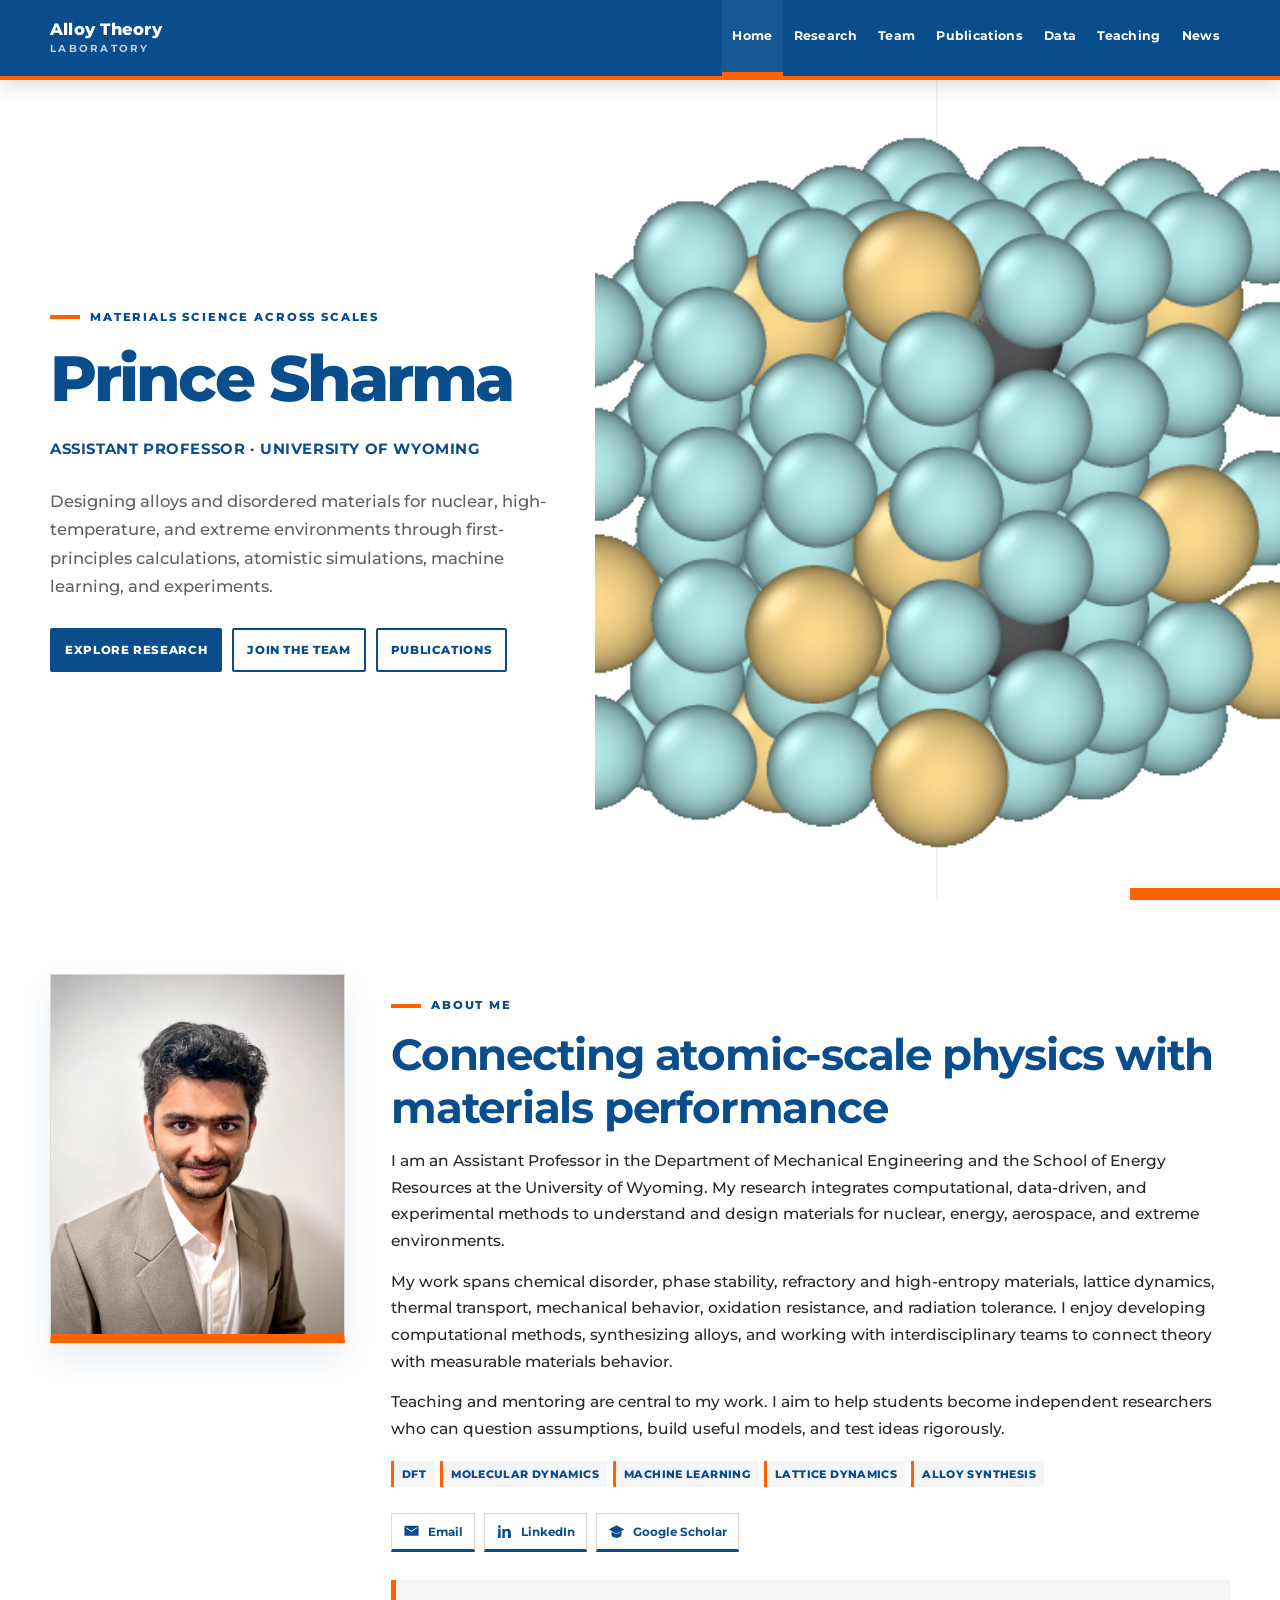
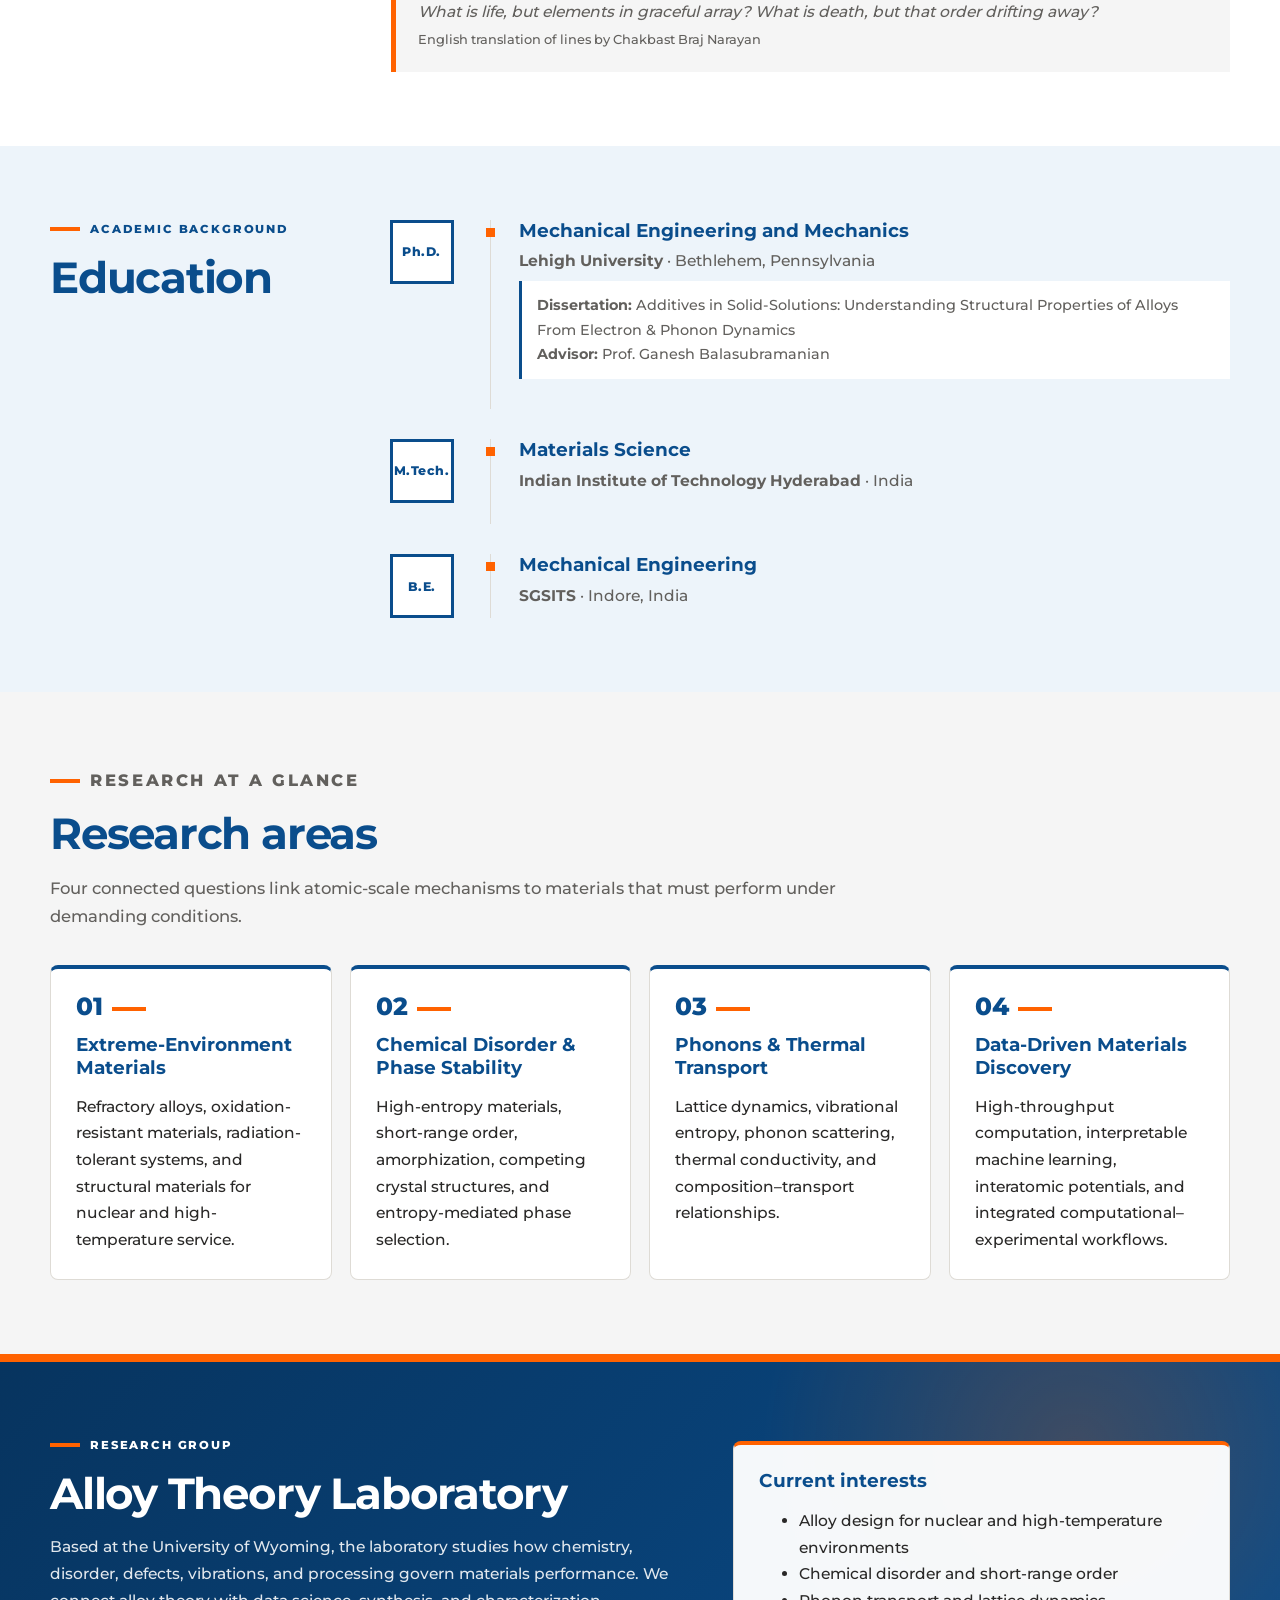
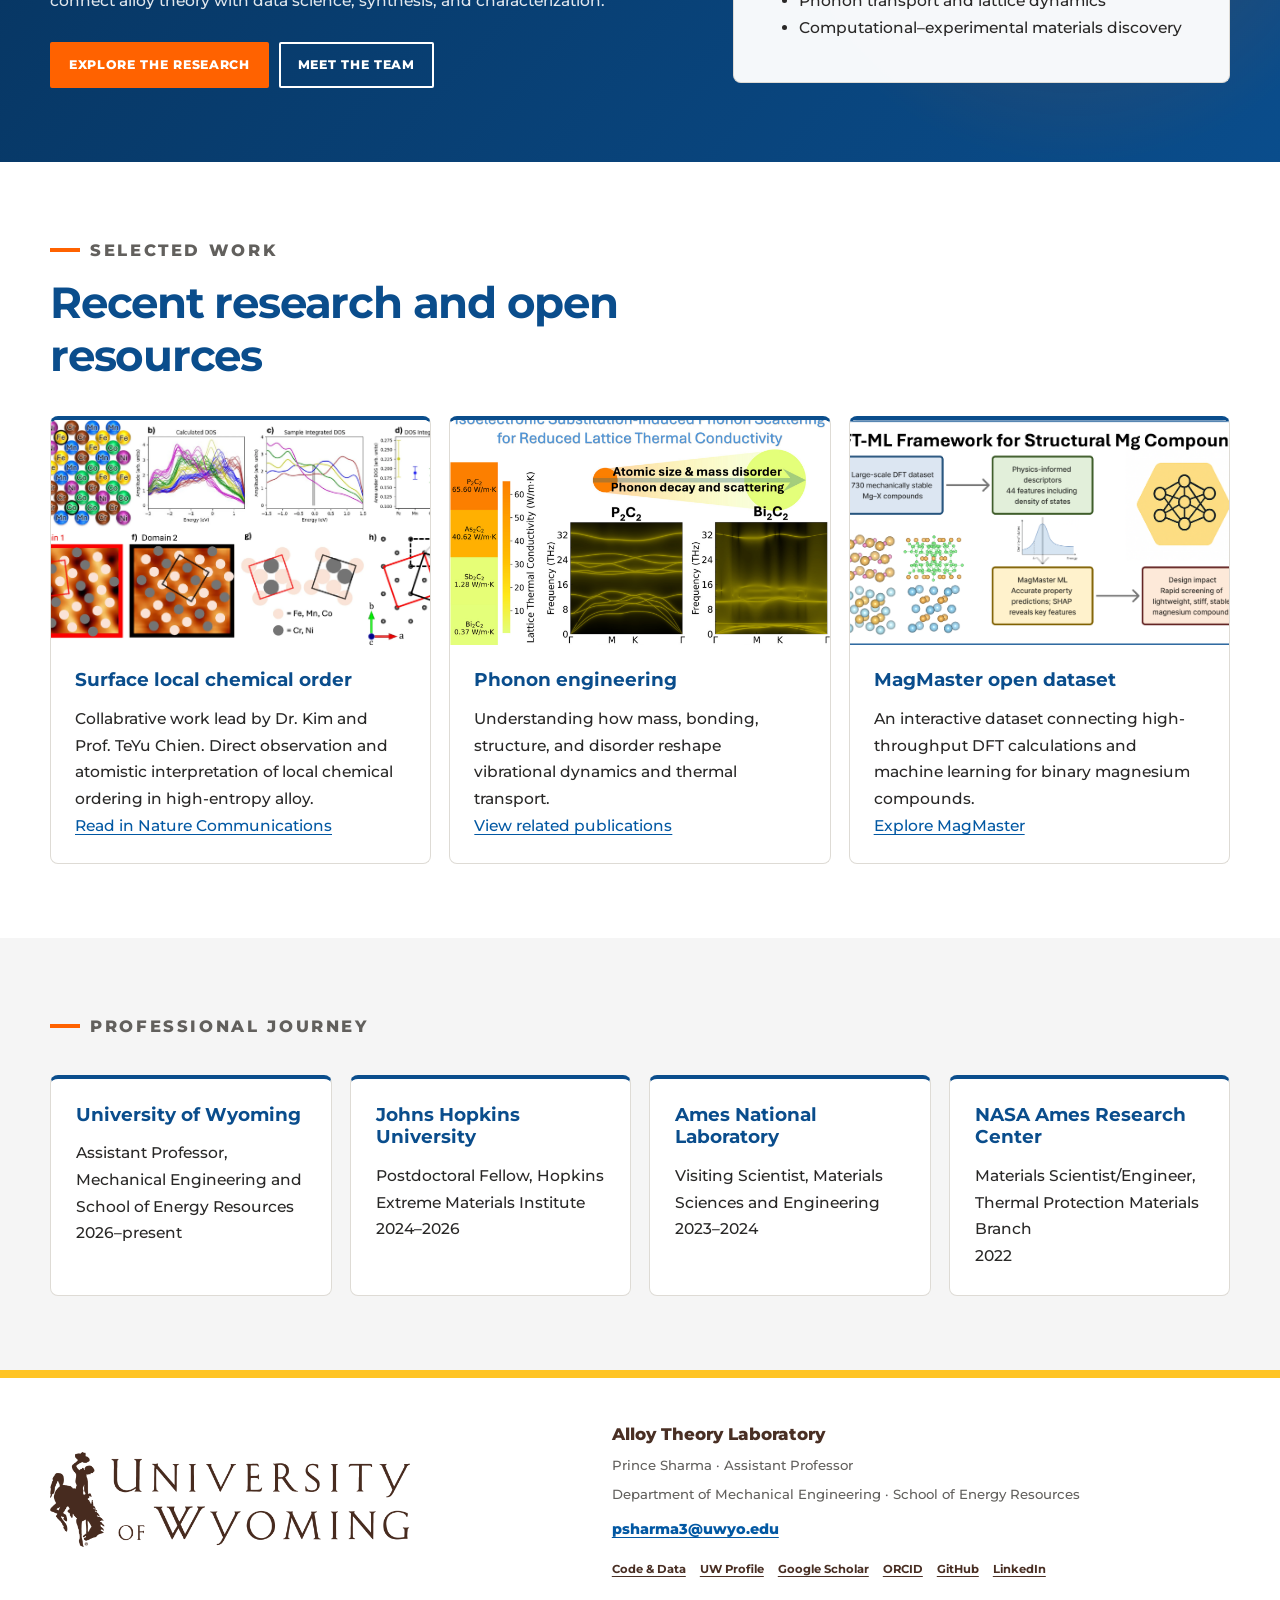
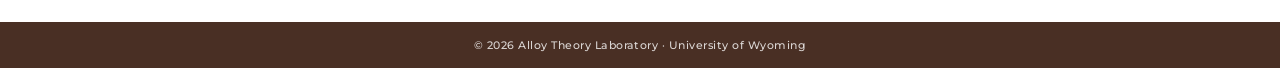
==== index.html @ caf5e88b "Add files via upload" ====
<!DOCTYPE html>
<html lang="en">
<head>

    <!-- Google tag (gtag.js) -->
    <script async src="https://www.googletagmanager.com/gtag/js?id=G-FSVHR3P86E"></script>
    <script>
      window.dataLayer = window.dataLayer || [];
      function gtag(){dataLayer.push(arguments);}
      gtag('js', new Date());
      gtag('config', 'G-FSVHR3P86E');
    </script>
    <!-- Google tag (gtag.js) -->
 
    <meta charset="UTF-8">
    <meta name="viewport" content="width=device-width, initial-scale=1.0">
    <title>Prince Sharma | Computational and Experimental Materials Science</title>
    <meta name="description" content="Prince Sharma is an Assistant Professor at the University of Wyoming working on alloy design, chemical disorder, lattice dynamics, machine learning, and materials for extreme environments.">
    <link rel="canonical" href="https://pshatom.github.io/">
    <meta property="og:title" content="Prince Sharma | Materials Science">
    <meta property="og:description" content="Computational, data-driven, and experimental materials research for nuclear, energy, and extreme environments.">
    <meta property="og:type" content="website">
    <meta property="og:url" content="https://pshatom.github.io/">
    <link rel="stylesheet" href="site.css">
    <script async src="https://www.googletagmanager.com/gtag/js?id=G-FSVHR3P86E"></script>
    <script>
        window.dataLayer = window.dataLayer || [];
        function gtag(){dataLayer.push(arguments);}
        gtag('js', new Date());
        gtag('config', 'G-FSVHR3P86E');
    </script>
    <script type="application/ld+json">
    {
      "@context": "https://schema.org",
      "@type": "Person",
      "name": "Prince Sharma",
      "jobTitle": "Assistant Professor",
      "affiliation": [{"@type":"Organization","name":"University of Wyoming"}],
      "url": "https://pshatom.github.io/",
      "sameAs": [
        "https://orcid.org/0000-0002-1833-8785",
        "https://scholar.google.com/citations?user=YZE2WrEAAAAJ",
        "https://github.com/pshatom/",
        "https://www.linkedin.com/in/pshatom/"
      ]
    }
    </script>
</head>
<body class="home-theme" data-page="home">
    <div data-site-header></div>

    <main id="main-content">
        <section class="hero-home" aria-labelledby="home-title">
            <div class="hero-copy">
                <div class="hero-copy-inner">
                    <p class="eyebrow">Materials science across scales</p>
                    <h1 id="home-title">Prince Sharma</h1>
                    <p class="role-line">Assistant Professor · University of Wyoming</p>
                    <p class="lead">Designing alloys and disordered materials for nuclear, high-temperature, and extreme environments through first-principles calculations, atomistic simulations, machine learning, and experiments.</p>
                    <div class="button-row">
                        <a class="button" href="research.html">Explore Research</a>
                        <a class="button secondary" href="team.html#opportunities">Join the Team</a>
                        <a class="button secondary" href="projects.html">Publications</a>
                    </div>
                </div>
            </div>

<div class="hero-media" style="background: inherit;">
    <img src="assets/alloy-g.gif" alt="Animated atomistic structure of a multicomponent alloy" style="background: none;">
</div>


        </section>

        <section class="section-block" id="about">
            <div class="section-inner about-grid">
                <img class="headshot" src="Team/headshot.jpg" alt="Dr. Prince Sharma">
                <div class="about-copy">
                    <p class="eyebrow">About me</p>
                    <h2>Connecting atomic-scale physics with materials performance</h2>
                    <p>I am an Assistant Professor in the Department of Mechanical Engineering and the School of Energy Resources at the University of Wyoming. My research integrates computational, data-driven, and experimental methods to understand and design materials for nuclear, energy, aerospace, and extreme environments.</p>
                    <p>My work spans chemical disorder, phase stability, refractory and high-entropy materials, lattice dynamics, thermal transport, mechanical behavior, oxidation resistance, and radiation tolerance. I enjoy developing computational methods, synthesizing alloys, and working with interdisciplinary teams to connect theory with measurable materials behavior.</p>
                    <p>Teaching and mentoring are central to my work. I aim to help students become independent researchers who can question assumptions, build useful models, and test ideas rigorously.</p>
                    <div class="tag-list" aria-label="Research methods">
                        <span class="tag">DFT</span>
                        <span class="tag">Molecular Dynamics</span>
                        <span class="tag">Machine Learning</span>
                        <span class="tag">Lattice Dynamics</span>
                        <span class="tag">Alloy Synthesis</span>
                    </div>
                    <div class="social-actions" aria-label="Professional profiles">
                        <a class="social-action" href="mailto:psharma3@uwyo.edu">
                            <svg viewBox="0 0 24 24" aria-hidden="true"><path d="M20 4H4a2 2 0 0 0-2 2v12h20V6a2 2 0 0 0-2-2Zm0 3.2-8 5-8-5V6l8 5 8-5v1.2Z"/></svg>
                            Email
                        </a>
                        <a class="social-action" href="https://www.linkedin.com/in/pshatom/" target="_blank" rel="noopener noreferrer">
                            <svg viewBox="0 0 24 24" aria-hidden="true"><path d="M6.5 8.2H3V21h3.5V8.2ZM4.75 3A2.04 2.04 0 1 0 4.75 7.08 2.04 2.04 0 0 0 4.75 3ZM21 13.65c0-3.85-2.05-5.64-4.79-5.64-2.2 0-3.19 1.21-3.74 2.06V8.3H8.98V21h3.49v-6.29c0-1.66.31-3.27 2.37-3.27 2.03 0 2.06 1.9 2.06 3.38V21H21v-7.35Z"/></svg>
                            LinkedIn
                        </a>
                        <a class="social-action" href="https://scholar.google.com/citations?hl=en&amp;user=YZE2WrEAAAAJ&amp;view_op=list_works&amp;sortby=pubdate" target="_blank" rel="noopener noreferrer">
                            <svg viewBox="0 0 24 24" aria-hidden="true"><path d="m12 3 11 6-4 2.18V17h-2v-4.73L12 15 1 9l11-6Zm-7 9.18 7 3.82 7-3.82V17c0 2.21-3.13 4-7 4s-7-1.79-7-4v-4.82Z"/></svg>
                            Google Scholar
                        </a>
                    </div>
                    <div class="quote">
                        <em>What is life, but elements in graceful array? What is death, but that order drifting away?</em><br>
                        <small>English translation of lines by Chakbast Braj Narayan</small>
                    </div>
                </div>
            </div>
        </section>

        <section class="section-block tint" id="education" aria-labelledby="education-title">
            <div class="section-inner education-layout">
                <div class="education-intro">
                    <p class="eyebrow">Academic background</p>
                    <h2 id="education-title">Education</h2>
                </div>
                <div class="degree-list">
                    <article class="degree-item">
                        <div class="degree-mark">Ph.D.</div>
                        <div class="degree-copy">
                            <h3>Mechanical Engineering and Mechanics</h3>
                            <p><strong>Lehigh University</strong> · Bethlehem, Pennsylvania</p>
                            <p class="degree-detail"><strong>Dissertation:</strong> Additives in Solid-Solutions: Understanding Structural Properties of Alloys From Electron &amp; Phonon Dynamics<br><strong>Advisor:</strong> Prof. Ganesh Balasubramanian</p>
                        </div>
                    </article>
                    <article class="degree-item">
                        <div class="degree-mark">M.Tech.</div>
                        <div class="degree-copy">
                            <h3>Materials Science</h3>
                            <p><strong>Indian Institute of Technology Hyderabad</strong> · India</p>
                        </div>
                    </article>
                    <article class="degree-item">
                        <div class="degree-mark">B.E.</div>
                        <div class="degree-copy">
                            <h3>Mechanical Engineering</h3>
                            <p><strong>SGSITS</strong> · Indore, India</p>
                        </div>
                    </article>
                </div>
            </div>
        </section>

        <section class="section-block alt" aria-labelledby="research-glance-title">
            <div class="section-inner">
                <div class="section-heading">
                    <p class="eyebrow">Research at a glance</p>
                    <h2 id="research-glance-title">Research areas</h2>
                    <p>Four connected questions link atomic-scale mechanisms to materials that must perform under demanding conditions.</p>
                </div>
                <div class="card-grid four">
                    <article class="card">
                        <span class="card-number">01</span>
                        <h3>Extreme-Environment Materials</h3>
                        <p>Refractory alloys, oxidation-resistant materials, radiation-tolerant systems, and structural materials for nuclear and high-temperature service.</p>
                    </article>
                    <article class="card">
                        <span class="card-number">02</span>
                        <h3>Chemical Disorder &amp; Phase Stability</h3>
                        <p>High-entropy materials, short-range order, amorphization, competing crystal structures, and entropy-mediated phase selection.</p>
                    </article>
                    <article class="card">
                        <span class="card-number">03</span>
                        <h3>Phonons &amp; Thermal Transport</h3>
                        <p>Lattice dynamics, vibrational entropy, phonon scattering, thermal conductivity, and composition–transport relationships.</p>
                    </article>
                    <article class="card">
                        <span class="card-number">04</span>
                        <h3>Data-Driven Materials Discovery</h3>
                        <p>High-throughput computation, interpretable machine learning, interatomic potentials, and integrated computational–experimental workflows.</p>
                    </article>
                </div>
            </div>
        </section>

        <section class="section-block lab-feature" aria-labelledby="lab-title">
            <div class="section-inner feature-split">
                <div>
                    <p class="eyebrow">Research group</p>
                    <h2 id="lab-title">Alloy Theory Laboratory</h2>
                    <p>Based at the University of Wyoming, the laboratory studies how chemistry, disorder, defects, vibrations, and processing govern materials performance. We connect alloy theory with data science, synthesis, and characterization.</p>
                    <div class="button-row">
                        <a class="button" href="research.html">Explore the Research</a>
                        <a class="button secondary" href="team.html">Meet the Team</a>
                    </div>
                </div>
                <div class="card">
                    <h3>Current interests</h3>
                    <ul>
                        <li>Alloy design for nuclear and high-temperature environments</li>
                        <li>Chemical disorder and short-range order</li>
                        <li>Phonon transport and lattice dynamics</li>
                        <li>Computational–experimental materials discovery</li>
                    </ul>
                </div>
            </div>
        </section>

        <section class="section-block" aria-labelledby="selected-work-title">
            <div class="section-inner">
                <div class="section-heading">
                    <p class="eyebrow">Selected work</p>
                    <h2 id="selected-work-title">Recent research and open resources</h2>
                </div>
                <div class="card-grid">
                    <article class="card image-card">
                        <img src="GA/LCO.webp" alt="Graphical abstract from lattice-dynamics research" loading="lazy">
                        <div class="card-body">
                            <h3>Surface local chemical order</h3>
                            <p>Collabrative work lead by Dr. Kim and Prof. TeYu Chien. Direct observation and atomistic interpretation of local chemical ordering in high-entropy alloy.</p>
                            <a href="https://www.nature.com/articles/s41467-026-71170-z" target="_blank" rel="noopener noreferrer">Read in Nature Communications</a>
                        </div>
                    </article>
                    <article class="card image-card">
                        <img src="GA/GA1.jpg" alt="Phonon dispersion and thermal transport visualization" loading="lazy">
                        <div class="card-body">
                            <h3>Phonon engineering</h3>
                            <p>Understanding how mass, bonding, structure, and disorder reshape vibrational dynamics and thermal transport.</p>
                            <a href="projects.html?topic=Phonons%20%26%20Thermal%20Transport">View related publications</a>
                        </div>
                    </article>
                    <article class="card image-card">
                        <img src="GA/MagMaster.png" alt="High-throughput computation and machine-learning workflow" loading="lazy">
                        <div class="card-body">
                            <h3>MagMaster open dataset</h3>
                            <p>An interactive dataset connecting high-throughput DFT calculations and machine learning for binary magnesium compounds.</p>
                            <a href="magmaster.html">Explore MagMaster</a>
                        </div>
                    </article>
                </div>
            </div>
        </section>

        <section class="section-block alt" aria-labelledby="journey-title">
            <div class="section-inner">
                <div class="section-heading">
                    <p class="eyebrow">Professional journey</p>
                </div>
                <div class="card-grid four">
                    <article class="card"><h3>University of Wyoming</h3><p>Assistant Professor, Mechanical Engineering and School of Energy Resources<br>2026–present</p></article>
                    <article class="card"><h3>Johns Hopkins University</h3><p>Postdoctoral Fellow, Hopkins Extreme Materials Institute<br>2024–2026</p></article>
                    <article class="card"><h3>Ames National Laboratory</h3><p>Visiting Scientist, Materials Sciences and Engineering<br>2023–2024</p></article>
                    <article class="card"><h3>NASA Ames Research Center</h3><p>Materials Scientist/Engineer, Thermal Protection Materials Branch<br>2022</p></article>
                </div>
            </div>
        </section>
    </main>

    <div data-site-footer></div>
    <script src="site.js"></script>
</body>
</html>
---- site.css ----
@font-face {
    font-family: "Montserrat";
    src: url("assets/fonts/Montserrat-Medium.ttf") format("truetype");
    font-weight: 500;
    font-style: normal;
    font-display: swap;
}

@font-face {
    font-family: "Montserrat";
    src: url("assets/fonts/Montserrat-SemiBold.ttf") format("truetype");
    font-weight: 600;
    font-style: normal;
    font-display: swap;
}

@font-face {
    font-family: "Montserrat";
    src: url("assets/fonts/Montserrat-Bold.ttf") format("truetype");
    font-weight: 700;
    font-style: normal;
    font-display: swap;
}

@font-face {
    font-family: "Montserrat";
    src: url("assets/fonts/Montserrat-ExtraBold.ttf") format("truetype");
    font-weight: 800;
    font-style: normal;
    font-display: swap;
}

:root {
    --brand: #492f24;
    --brand-deep: #302018;
    --brand-soft: #6a493d;
    --accent: #ffc425;
    --accent-ink: #492f24;
    --link: #0258a3;
    --midnight: #2a3e60;
    --robin: #5ea3a3;
    --ink: #292827;
    --muted: #62605d;
    --line: #dedbd5;
    --surface: #ffffff;
    --surface-soft: #f5f5f5;
    --surface-warm: #f7f2ea;
    --shadow: 0 14px 32px rgba(73, 47, 36, 0.09);
    --radius: 8px;
    --max-width: 1180px;
}

body.home-theme {
    --brand: #0a4d8c;
    --brand-deep: #07345f;
    --brand-soft: #2b6ea9;
    --accent: #ff6200;
    --accent-ink: #ffffff;
    --surface-warm: #edf4fa;
    --shadow: 0 14px 32px rgba(10, 77, 140, 0.1);
}

* {
    box-sizing: border-box;
}

html {
    scroll-behavior: smooth;
    scroll-padding-top: 92px;
}

body {
    margin: 0;
    color: var(--ink);
    background: #fff;
    font-family: "Montserrat", Arial, Helvetica, sans-serif;
    font-size: 15.5px;
    font-weight: 500;
    line-height: 1.72;
}

img,
svg {
    display: block;
    max-width: 100%;
}

a {
    color: var(--link);
    text-decoration-thickness: 1px;
    text-underline-offset: 3px;
}

a:hover {
    color: var(--brand);
}

button,
input,
select {
    font: inherit;
}

:focus-visible {
    outline: 3px solid var(--accent);
    outline-offset: 3px;
}

[data-site-header] {
    display: contents;
}

.skip-link {
    position: fixed;
    top: 8px;
    left: 8px;
    z-index: 1000;
    padding: 10px 14px;
    color: #fff;
    background: #000;
    transform: translateY(-150%);
}

.skip-link:focus {
    transform: translateY(0);
}

.site-header {
    position: sticky;
    top: 0;
    z-index: 100;
    color: #fff;
    background: #492f24;
    border-bottom: 4px solid #ffc425;
    box-shadow: 0 5px 18px rgba(31, 20, 15, 0.14);
}

body.home-theme .site-header {
    background: var(--brand);
    border-bottom-color: var(--accent);
}

.header-inner {
    display: flex;
    align-items: center;
    justify-content: space-between;
    width: min(var(--max-width), calc(100% - 40px));
    min-height: 76px;
    margin: 0 auto;
    gap: 24px;
}

.site-name {
    display: grid;
    gap: 0;
    color: #fff;
    text-decoration: none;
    line-height: 1.05;
    white-space: nowrap;
}

.site-name:hover {
    color: #fff;
}

.brand-primary {
    font-size: 1.03rem;
    font-weight: 800;
    letter-spacing: 0.015em;
}

.brand-secondary {
    margin-top: 5px;
    color: #ffc425;
    font-size: 0.64rem;
    font-weight: 700;
    letter-spacing: 0.22em;
    text-transform: uppercase;
}

body.home-theme .brand-secondary {
    color: #fff;
    opacity: 0.74;
}

.nav-toggle {
    display: none;
    min-height: 40px;
    padding: 7px 11px;
    border: 1px solid rgba(255, 255, 255, 0.64);
    border-radius: 2px;
    color: #fff;
    background: transparent;
    cursor: pointer;
    font-size: 0.8rem;
    font-weight: 700;
    letter-spacing: 0.06em;
    text-transform: uppercase;
}

.site-nav {
    display: flex;
    align-items: stretch;
    gap: 1px;
}

.site-nav a {
    display: flex;
    align-items: center;
    min-height: 76px;
    padding: 0 10px;
    border-bottom: 4px solid transparent;
    color: #fff;
    text-decoration: none;
    font-size: 0.78rem;
    font-weight: 700;
    letter-spacing: 0.025em;
}

.site-nav a:hover,
.site-nav a[aria-current="page"] {
    color: #ffc425;
    border-bottom-color: #ffc425;
    background: rgba(255, 255, 255, 0.055);
}

body.home-theme .site-nav a:hover,
body.home-theme .site-nav a[aria-current="page"] {
    color: #fff;
    border-bottom-color: var(--accent);
}

main {
    min-height: 65vh;
}

.page-shell,
.section-inner {
    width: min(var(--max-width), calc(100% - 40px));
    margin: 0 auto;
}

.page-shell {
    padding: 58px 0 76px;
}

.section-block {
    padding: 74px 0;
}

.section-block.alt {
    background: var(--surface-soft);
}

.section-block.tint {
    background: var(--surface-warm);
}

.eyebrow {
    display: flex;
    align-items: center;
    gap: 10px;
    margin: 0 0 12px;
    color: var(--brand);
    font-size: 0.72rem;
    font-weight: 800;
    letter-spacing: 0.16em;
    text-transform: uppercase;
}

.eyebrow::before {
    width: 30px;
    height: 4px;
    content: "";
    background: var(--accent);
}

h1,
h2,
h3,
h4 {
    margin: 0;
    color: var(--brand);
    font-weight: 700;
    line-height: 1.22;
}

h1 {
    font-size: clamp(2.55rem, 5vw, 4.8rem);
    font-weight: 800;
    letter-spacing: -0.045em;
}

h2 {
    font-size: clamp(1.85rem, 3.4vw, 2.8rem);
    letter-spacing: -0.028em;
}

h3 {
    font-size: 1.16rem;
}

h4 {
    font-size: 1rem;
}

p {
    margin: 14px 0 0;
}

.section-heading {
    max-width: 790px;
    margin-bottom: 34px;
}

.section-heading p,
.page-intro,
.lead {
    color: var(--muted);
    font-size: 1.03rem;
}

.hero-home {
    display: grid;
    grid-template-columns: minmax(0, 0.93fr) minmax(440px, 1.07fr);
    min-height: calc(100vh - 80px);
    background:
        linear-gradient(90deg, transparent 0 49.8%, rgba(10, 77, 140, 0.08) 49.8% 50%, transparent 50%),
        #fff;
}

.hero-copy {
    display: flex;
    align-items: center;
    padding: 72px 0 72px max(20px, calc((100vw - var(--max-width)) / 2));
}

.hero-copy-inner {
    max-width: 630px;
    padding-right: 48px;
}

.hero-copy h1 {
    color: var(--brand);
}

.hero-copy .role-line {
    margin: 20px 0 0;
    color: var(--brand);
    font-size: 0.93rem;
    font-weight: 700;
    letter-spacing: 0.04em;
    text-transform: uppercase;
}

.hero-copy .lead {
    max-width: 650px;
    margin-top: 24px;
}

.hero-media {
    position: relative;
    min-height: 560px;
    background: #071522;
    overflow: hidden;
}

.hero-media::after {
    position: absolute;
    right: 0;
    bottom: 0;
    width: 150px;
    height: 12px;
    content: "";
    background: var(--accent);
}

.hero-media img {
    width: 100%;
    height: 100%;
    object-fit: cover;
}

.button-row {
    display: flex;
    flex-wrap: wrap;
    gap: 10px;
    margin-top: 28px;
}

.button,
button.button {
    display: inline-flex;
    align-items: center;
    justify-content: center;
    min-height: 44px;
    padding: 10px 17px;
    border: 2px solid var(--brand);
    border-radius: 2px;
    color: #fff;
    background: var(--brand);
    text-decoration: none;
    font-size: 0.78rem;
    font-weight: 800;
    letter-spacing: 0.055em;
    text-transform: uppercase;
    cursor: pointer;
}

.button:hover {
    color: var(--accent-ink);
    border-color: var(--accent);
    background: var(--accent);
}

.button.secondary {
    color: var(--brand);
    background: transparent;
}

.button.secondary:hover {
    color: var(--accent-ink);
}

.button.small {
    min-height: 34px;
    padding: 5px 10px;
    font-size: 0.7rem;
}

.hero-copy .button {
    padding-inline: 13px;
    font-size: 0.73rem;
}

.social-actions {
    display: flex;
    flex-wrap: wrap;
    gap: 9px;
    margin-top: 26px;
}

.social-action {
    display: inline-flex;
    align-items: center;
    gap: 8px;
    min-height: 39px;
    padding: 7px 11px;
    border: 1px solid var(--line);
    border-bottom: 3px solid var(--brand);
    color: var(--brand);
    background: #fff;
    text-decoration: none;
    font-size: 0.74rem;
    font-weight: 700;
}

.social-action:hover {
    color: var(--brand);
    border-bottom-color: var(--accent);
    background: var(--surface-soft);
}

.social-action svg {
    width: 17px;
    height: 17px;
    fill: currentColor;
}

.about-grid,
.feature-split {
    display: grid;
    grid-template-columns: 295px minmax(0, 1fr);
    align-items: start;
    gap: 46px;
}

.feature-split {
    grid-template-columns: minmax(0, 1fr) minmax(320px, 0.78fr);
    align-items: center;
}

.headshot {
    width: 100%;
    aspect-ratio: 4 / 5;
    border: 1px solid var(--line);
    border-bottom: 9px solid var(--accent);
    border-radius: 0;
    object-fit: cover;
    box-shadow: var(--shadow);
}

.about-copy p:first-of-type {
    margin-top: 22px;
}

.quote {
    margin-top: 28px;
    padding: 19px 22px;
    border-left: 5px solid var(--accent);
    color: var(--muted);
    background: var(--surface-soft);
}

.education-layout {
    display: grid;
    grid-template-columns: minmax(220px, 0.34fr) minmax(0, 1fr);
    gap: 54px;
}

.education-intro {
    position: sticky;
    top: 115px;
    align-self: start;
}

.degree-list {
    display: grid;
    gap: 0;
}

.degree-item {
    display: grid;
    grid-template-columns: 78px minmax(0, 1fr);
    gap: 22px;
    padding: 0 0 30px;
}

.degree-item:last-child {
    padding-bottom: 0;
}

.degree-mark {
    display: flex;
    align-items: center;
    justify-content: center;
    width: 64px;
    height: 64px;
    border: 3px solid var(--brand);
    color: var(--brand);
    background: #fff;
    font-size: 0.78rem;
    font-weight: 800;
    letter-spacing: 0.04em;
}

.degree-copy {
    position: relative;
    padding: 0 0 30px 28px;
    border-left: 1px solid var(--line);
}

.degree-copy::before {
    position: absolute;
    top: 8px;
    left: -5px;
    width: 9px;
    height: 9px;
    content: "";
    background: var(--accent);
}

.degree-item:last-child .degree-copy {
    padding-bottom: 0;
}

.degree-copy p {
    margin-top: 6px;
    color: var(--muted);
}

.degree-detail {
    padding: 12px 15px;
    border-left: 3px solid var(--brand);
    background: #fff;
    font-size: 0.9rem;
}

.card-grid {
    display: grid;
    grid-template-columns: repeat(3, minmax(0, 1fr));
    gap: 18px;
}

.card-grid.two {
    grid-template-columns: repeat(2, minmax(0, 1fr));
}

.card-grid.four {
    grid-template-columns: repeat(4, minmax(0, 1fr));
}

.card {
    position: relative;
    padding: 25px;
    border: 1px solid var(--line);
    border-top: 4px solid var(--brand);
    border-radius: var(--radius);
    background: var(--surface);
}

.card:hover {
    border-top-color: var(--accent);
    box-shadow: var(--shadow);
    transform: translateY(-2px);
}

.card p:last-child {
    margin-bottom: 0;
}

.card-number {
    display: block;
    margin-bottom: 16px;
    color: var(--brand);
    font-size: 1.55rem;
    font-weight: 800;
    line-height: 1;
}

.card-number::after {
    display: inline-block;
    width: 34px;
    height: 4px;
    margin: 0 0 4px 9px;
    content: "";
    background: var(--accent);
}

.image-card {
    padding: 0;
    overflow: hidden;
}

.image-card img {
    width: 100%;
    height: 225px;
    object-fit: cover;
    background: var(--surface-soft);
}

.image-card .card-body {
    padding: 24px;
}

.lab-feature {
    position: relative;
    color: #fff;
    background:
        linear-gradient(120deg, rgba(48, 32, 24, 0.96), rgba(73, 47, 36, 0.9)),
        url("assets/uw/UW-Campus-Summer.jpg") center / cover;
    border-top: 8px solid #ffc425;
}

.lab-feature h2,
.lab-feature h3 {
    color: #fff;
}

.lab-feature .eyebrow {
    color: #ffc425;
}

.lab-feature p {
    color: rgba(255, 255, 255, 0.88);
}

.lab-feature .button {
    color: #492f24;
    border-color: #ffc425;
    background: #ffc425;
}

.lab-feature .button.secondary {
    color: #fff;
    border-color: #fff;
    background: transparent;
}

.lab-feature .card {
    color: var(--ink);
    border-top-color: #ffc425;
    background: rgba(255, 255, 255, 0.96);
}

.lab-feature .card h3 {
    color: #492f24;
}

body.home-theme .lab-feature {
    background:
        radial-gradient(circle at 84% 22%, rgba(255, 98, 0, 0.22), transparent 28%),
        linear-gradient(132deg, #07345f, #0a4d8c);
    border-top-color: #ff6200;
}

body.home-theme .lab-feature .eyebrow {
    color: #fff;
}

body.home-theme .lab-feature .button {
    color: #fff;
    border-color: #ff6200;
    background: #ff6200;
}

body.home-theme .lab-feature .button.secondary {
    color: #fff;
    border-color: #fff;
    background: transparent;
}

body.home-theme .lab-feature .card {
    border-top-color: #ff6200;
}

body.home-theme .lab-feature .card h3 {
    color: #0a4d8c;
}

.page-hero {
    position: relative;
    padding: 88px 0 74px;
    color: #fff;
    background:
        radial-gradient(circle at 82% 26%, rgba(255, 196, 37, 0.22) 0 4px, transparent 5px),
        radial-gradient(circle at 90% 58%, rgba(255, 196, 37, 0.16) 0 8px, transparent 9px),
        linear-gradient(132deg, #302018, #492f24);
    background-size: 54px 54px, 88px 88px, auto;
    border-bottom: 8px solid #ffc425;
    overflow: hidden;
}

body[data-page="team"] .page-hero {
    background:
        linear-gradient(90deg, rgba(48, 32, 24, 0.96) 0 42%, rgba(48, 32, 24, 0.68) 70%, rgba(48, 32, 24, 0.5)),
        url("assets/uw/UW-Campus-Summer-1.jpg") center 42% / cover;
}

body[data-page="teaching"] .page-hero {
    background:
        linear-gradient(90deg, rgba(48, 32, 24, 0.96) 0 42%, rgba(48, 32, 24, 0.63) 74%, rgba(48, 32, 24, 0.44)),
        url("assets/uw/UW-Campus-Summer-full.jpg") center 48% / cover;
}

body[data-page="news"] .page-hero {
    background:
        linear-gradient(90deg, rgba(48, 32, 24, 0.96) 0 42%, rgba(48, 32, 24, 0.62) 72%, rgba(48, 32, 24, 0.4)),
        url("assets/uw/UW-Campus-Winter.jpg") center 48% / cover;
}

.page-hero h1,
.page-hero h2 {
    max-width: 900px;
    color: #fff;
}

.page-hero .eyebrow {
    color: #ffc425;
}

.page-hero .lead {
    max-width: 820px;
    margin-top: 20px;
    color: rgba(255, 255, 255, 0.88);
}

.page-hero .button {
    color: #492f24;
    border-color: #ffc425;
    background: #ffc425;
}

.page-hero .button.secondary {
    color: #fff;
    border-color: rgba(255, 255, 255, 0.78);
    background: transparent;
}

.anchor-nav {
    display: flex;
    flex-wrap: wrap;
    gap: 8px;
    margin-top: 28px;
}

.anchor-nav a {
    padding: 7px 11px;
    border: 1px solid rgba(255, 255, 255, 0.48);
    border-radius: 2px;
    color: #fff;
    text-decoration: none;
    font-size: 0.74rem;
    font-weight: 700;
    letter-spacing: 0.035em;
}

.anchor-nav a:hover {
    color: #492f24;
    border-color: #ffc425;
    background: #ffc425;
}

.research-project {
    display: grid;
    grid-template-columns: minmax(0, 1.04fr) minmax(350px, 0.96fr);
    gap: 42px;
    align-items: center;
    padding: 38px 0;
    border-top: 1px solid var(--line);
}

.research-project:first-of-type {
    border-top: 0;
}

.research-project:nth-child(even) .research-visual {
    order: -1;
}

.research-project p {
    color: var(--muted);
}

.research-visual {
    position: relative;
}

.research-visual::before {
    position: absolute;
    top: -10px;
    right: -10px;
    width: 62px;
    height: 62px;
    content: "";
    border-top: 8px solid var(--accent);
    border-right: 8px solid var(--accent);
}

.research-visual img {
    width: 100%;
    max-height: 340px;
    border: 1px solid var(--line);
    object-fit: contain;
    background: #fff;
    box-shadow: var(--shadow);
}

.tag-list {
    display: flex;
    flex-wrap: wrap;
    gap: 6px;
    margin-top: 18px;
}

.tag,
.status {
    display: inline-flex;
    align-items: center;
    width: fit-content;
    padding: 4px 8px;
    border-left: 3px solid var(--accent);
    border-radius: 0;
    color: var(--brand);
    background: var(--surface-soft);
    font-size: 0.68rem;
    font-weight: 800;
    letter-spacing: 0.035em;
    text-transform: uppercase;
}

.status.developing {
    color: #6b4500;
    background: #fff1c6;
}

.equipment-grid {
    display: grid;
    grid-template-columns: repeat(3, minmax(0, 1fr));
    gap: 18px;
}

.equipment-card {
    position: relative;
    min-height: 390px;
    padding: 0 24px 24px;
    border: 1px solid #d9d3ca;
    background: #fff;
    overflow: hidden;
}

.equipment-card:hover {
    box-shadow: var(--shadow);
}

.equipment-visual {
    position: relative;
    height: 185px;
    margin: 0 -24px 22px;
    color: #ffc425;
    background:
        linear-gradient(rgba(255, 255, 255, 0.055) 1px, transparent 1px),
        linear-gradient(90deg, rgba(255, 255, 255, 0.055) 1px, transparent 1px),
        #302018;
    background-size: 22px 22px;
    overflow: hidden;
}

.equipment-visual::after {
    position: absolute;
    right: 13px;
    bottom: 8px;
    content: "FACILITY / IMAGE FORTHCOMING";
    color: rgba(255, 255, 255, 0.45);
    font-size: 0.55rem;
    font-weight: 700;
    letter-spacing: 0.12em;
}

.equipment-visual svg {
    width: 100%;
    height: 100%;
    padding: 23px 34px 28px;
    fill: none;
    stroke: currentColor;
    stroke-width: 2.2;
    stroke-linecap: square;
    stroke-linejoin: miter;
}

.equipment-card h3 {
    margin: 12px 0 0;
}

.equipment-card p {
    color: var(--muted);
    font-size: 0.9rem;
}

.capability-card {
    min-height: 290px;
    overflow: hidden;
}

.capability-visual,
.placeholder-visual {
    position: relative;
    min-height: 145px;
    margin: -25px -25px 22px;
    background:
        radial-gradient(circle at 20% 30%, rgba(255, 255, 255, 0.35) 0 3px, transparent 4px),
        radial-gradient(circle at 75% 65%, rgba(255, 255, 255, 0.28) 0 5px, transparent 6px),
        linear-gradient(135deg, #302018, #492f24);
    background-size: 42px 42px, 68px 68px, auto;
    overflow: hidden;
}

.capability-visual::after,
.placeholder-visual::after {
    position: absolute;
    bottom: 16px;
    left: 20px;
    content: attr(data-label);
    color: #fff;
    font-size: 0.95rem;
    font-weight: 800;
}

.gallery-preview {
    display: grid;
    grid-template-columns: repeat(4, minmax(0, 1fr));
    gap: 14px;
}

.gallery-tile {
    position: relative;
    min-height: 280px;
    border-bottom: 7px solid var(--accent);
    color: #fff;
    background-position: center;
    background-size: cover;
    overflow: hidden;
}

.gallery-tile::before {
    position: absolute;
    inset: 0;
    content: "";
    background: linear-gradient(180deg, rgba(0, 0, 0, 0.03) 14%, rgba(25, 16, 12, 0.9));
}

.gallery-tile .tile-copy {
    position: absolute;
    right: 18px;
    bottom: 18px;
    left: 18px;
}

.gallery-tile h3 {
    color: #fff;
}

.gallery-tile p {
    margin-top: 6px;
    color: rgba(255, 255, 255, 0.84);
    font-size: 0.82rem;
}

.team-row {
    display: grid;
    grid-template-columns: 205px minmax(0, 1fr);
    gap: 22px;
    margin-bottom: 24px;
}

.team-label {
    display: flex;
    align-items: center;
    min-height: 176px;
    padding: 24px;
    color: #fff;
    background: #492f24;
    border-bottom: 7px solid #ffc425;
}

.team-label h2,
.team-label h3 {
    color: #fff;
}

.team-label h2 {
    font-size: clamp(1.22rem, 1.8vw, 1.55rem);
    overflow-wrap: anywhere;
}

.people-grid {
    display: grid;
    grid-template-columns: repeat(auto-fit, minmax(310px, 1fr));
    gap: 16px;
}

.person-card {
    display: flex;
    align-items: center;
    min-height: 176px;
    gap: 24px;
}

.person-photo {
    width: 136px;
    height: 136px;
    flex: 0 0 136px;
    border: 1px solid var(--line);
    border-bottom: 6px solid var(--accent);
    border-radius: 0;
    object-fit: cover;
}

.person-role {
    margin-top: 6px;
    color: #6b4500;
    font-size: 0.74rem;
    font-weight: 800;
    letter-spacing: 0.03em;
    text-transform: uppercase;
}

.person-card p {
    margin-top: 5px;
    color: var(--muted);
    font-size: 0.88rem;
}

.person-links {
    display: flex;
    gap: 8px;
    margin-top: 12px;
}

.person-links a {
    display: inline-flex;
    align-items: center;
    justify-content: center;
    width: 34px;
    height: 34px;
    border: 1px solid var(--line);
    color: var(--brand);
    background: #fff;
}

.person-links svg {
    width: 16px;
    height: 16px;
    fill: currentColor;
}

.opportunity-box {
    padding: 32px;
    border: 1px solid var(--line);
    border-left: 8px solid var(--accent);
    background: #fff;
}

.course-feature,
.news-feature {
    display: grid;
    grid-template-columns: minmax(0, 1fr) minmax(280px, 0.72fr);
    gap: 26px;
    align-items: stretch;
}

.course-card {
    display: flex;
    min-height: 280px;
    flex-direction: column;
    justify-content: space-between;
    border-top-color: var(--accent);
}

.course-code {
    margin: 10px 0 8px;
    color: var(--muted);
    font-size: 0.76rem;
    font-weight: 800;
    letter-spacing: 0.08em;
    text-transform: uppercase;
}

.teaching-principles {
    display: grid;
    grid-template-columns: repeat(3, minmax(0, 1fr));
    gap: 18px;
    margin-top: 28px;
}

.principle {
    padding: 22px;
    border-top: 5px solid var(--accent);
    background: var(--surface-soft);
}

.news-feature img {
    width: 100%;
    max-height: 330px;
    border: 1px solid var(--line);
    border-bottom: 7px solid var(--accent);
    object-fit: contain;
    background: #fff;
    box-shadow: var(--shadow);
}

.timeline {
    position: relative;
    margin: 0;
    padding: 0;
    list-style: none;
}

.timeline::before {
    position: absolute;
    top: 8px;
    bottom: 8px;
    left: 93px;
    width: 2px;
    content: "";
    background: var(--line);
}

.timeline li {
    display: grid;
    grid-template-columns: 72px minmax(0, 1fr);
    gap: 42px;
    padding: 0 0 30px;
}

.timeline time {
    color: var(--brand);
    font-size: 0.76rem;
    font-weight: 800;
}

.timeline-content {
    position: relative;
}

.timeline-content::before {
    position: absolute;
    top: 5px;
    left: -28px;
    width: 12px;
    height: 12px;
    content: "";
    border: 3px solid #fff;
    background: var(--accent);
    box-shadow: 0 0 0 1px var(--line);
}

.timeline-content p {
    margin-top: 6px;
    color: var(--muted);
}

.link-list {
    display: grid;
    gap: 10px;
    margin: 20px 0 0;
    padding: 0;
    list-style: none;
}

.link-list a {
    display: block;
    padding: 14px 16px;
    border: 1px solid var(--line);
    border-left: 4px solid var(--accent);
    background: #fff;
    text-decoration: none;
    font-weight: 700;
}

.filters {
    display: grid;
    grid-template-columns: minmax(220px, 1.5fr) repeat(2, minmax(160px, 0.6fr));
    gap: 12px;
    padding: 18px;
    border: 1px solid var(--line);
    border-top: 5px solid var(--accent);
    background: var(--surface-soft);
}

.filters label {
    display: grid;
    gap: 6px;
    color: var(--brand);
    font-size: 0.68rem;
    font-weight: 800;
    letter-spacing: 0.07em;
    text-transform: uppercase;
}

.filters input,
.filters select,
.dataset-search input {
    width: 100%;
    min-height: 44px;
    padding: 9px 12px;
    border: 1px solid #aaa39b;
    border-radius: 0;
    color: var(--ink);
    background: #fff;
}

.result-meta {
    margin: 16px 0;
    color: var(--muted);
    font-size: 0.85rem;
}

.publication-list {
    display: grid;
    gap: 13px;
}

.publication-card {
    padding: 22px;
    border: 1px solid var(--line);
    border-left: 6px solid var(--brand);
    background: #fff;
}

.publication-card.featured {
    border-left-color: var(--accent);
    background: linear-gradient(90deg, #fff7dc, #fff 24%);
}

.publication-topline {
    display: flex;
    align-items: flex-start;
    justify-content: space-between;
    gap: 18px;
}

.publication-year {
    flex: 0 0 auto;
    color: var(--brand);
    font-size: 1.15rem;
    font-weight: 800;
}

.publication-authors,
.publication-journal {
    margin-top: 7px;
    color: var(--muted);
    font-size: 0.88rem;
}

.publication-actions {
    display: flex;
    flex-wrap: wrap;
    gap: 7px;
    margin-top: 16px;
}

.publication-actions button {
    padding: 6px 10px;
    border: 1px solid var(--brand);
    border-radius: 0;
    color: var(--brand);
    background: transparent;
    cursor: pointer;
    font-size: 0.72rem;
    font-weight: 700;
}

.publication-actions button:hover {
    color: #fff;
    background: var(--brand);
}

.publication-details {
    margin-top: 14px;
    padding: 14px;
    border-left: 4px solid var(--accent);
    background: var(--surface-soft);
}

.dataset-grid {
    display: grid;
    grid-template-columns: repeat(auto-fit, minmax(280px, 1fr));
    gap: 20px;
}

.dataset-card {
    display: flex;
    min-height: 285px;
    flex-direction: column;
}

.dataset-card .button-row {
    margin-top: auto;
    padding-top: 18px;
}

.dataset-search {
    display: grid;
    grid-template-columns: 1fr auto;
    gap: 10px;
    margin: 24px 0;
}

.table-wrap {
    max-width: 100%;
    overflow-x: auto;
    border: 1px solid var(--line);
}

.data-table {
    width: 100%;
    border-collapse: collapse;
    font-size: 0.84rem;
}

.data-table th,
.data-table td {
    padding: 10px 12px;
    border-bottom: 1px solid var(--line);
    text-align: left;
    white-space: nowrap;
}

.data-table th {
    position: sticky;
    top: 0;
    color: #fff;
    background: #492f24;
}

.pagination {
    display: flex;
    align-items: center;
    justify-content: space-between;
    gap: 12px;
    margin-top: 16px;
}

.notice,
.error-message {
    padding: 16px 18px;
    border-left: 5px solid var(--accent);
    background: var(--surface-soft);
}

.error-message {
    color: #7d1717;
    border-left-color: #b50202;
    background: #fdeaea;
}

.site-footer {
    color: var(--ink);
    background: #fff;
    border-top: 8px solid #ffc425;
}

.footer-inner {
    display: grid;
    grid-template-columns: minmax(260px, 0.9fr) minmax(310px, 1.1fr);
    gap: 56px;
    align-items: center;
    width: min(var(--max-width), calc(100% - 40px));
    margin: 0 auto;
    padding: 42px 0;
}

.uw-signature {
    width: min(100%, 360px);
    height: auto;
}

.footer-identity {
    display: grid;
    gap: 6px;
}

.footer-identity strong {
    color: #492f24;
    font-size: 1.05rem;
    font-weight: 800;
}

.footer-identity p {
    margin: 0;
    color: var(--muted);
    font-size: 0.83rem;
}

.footer-email {
    display: inline-block;
    width: fit-content;
    margin-top: 5px;
    color: #0258a3 !important;
    font-size: 0.9rem;
    font-weight: 800;
}

.footer-links {
    display: flex;
    flex-wrap: wrap;
    gap: 7px 14px;
    margin-top: 12px;
}

.footer-links a {
    color: #492f24;
    font-size: 0.72rem;
    font-weight: 700;
}

.footer-links a:hover {
    color: #0258a3;
}

.footer-bottom {
    padding: 14px 20px;
    color: rgba(255, 255, 255, 0.8);
    background: #492f24;
    text-align: center;
    font-size: 0.68rem;
    letter-spacing: 0.045em;
}

.redirect-card {
    max-width: 650px;
    margin: 80px auto;
    padding: 38px;
    border: 1px solid var(--line);
    border-top: 7px solid var(--accent);
    text-align: center;
    box-shadow: var(--shadow);
}

.visually-hidden {
    position: absolute !important;
    width: 1px !important;
    height: 1px !important;
    padding: 0 !important;
    margin: -1px !important;
    overflow: hidden !important;
    clip: rect(0, 0, 0, 0) !important;
    white-space: nowrap !important;
    border: 0 !important;
}

@media (max-width: 1040px) {
    .nav-toggle {
        display: inline-flex;
    }

    .site-nav {
        position: absolute;
        top: 80px;
        right: 0;
        left: 0;
        display: none;
        flex-direction: column;
        padding: 10px 20px 18px;
        background: #302018;
        box-shadow: 0 14px 24px rgba(0, 0, 0, 0.16);
    }

    body.home-theme .site-nav {
        background: var(--brand-deep);
    }

    .site-nav.open {
        display: flex;
    }

    .site-nav a {
        min-height: 44px;
        padding: 0 10px;
        border-bottom-width: 2px;
    }

    .hero-home {
        grid-template-columns: 1fr;
        min-height: auto;
    }

    .hero-copy {
        padding: 68px max(20px, calc((100vw - var(--max-width)) / 2));
    }

    .hero-copy-inner {
        max-width: 790px;
        padding-right: 0;
    }

    .hero-media {
        min-height: 430px;
        max-height: 570px;
    }

    .card-grid.four,
    .gallery-preview,
    .equipment-grid {
        grid-template-columns: repeat(2, minmax(0, 1fr));
    }

    .card-grid {
        grid-template-columns: repeat(2, minmax(0, 1fr));
    }

    .research-project,
    .feature-split,
    .course-feature,
    .news-feature {
        grid-template-columns: 1fr;
    }

    .research-project:nth-child(even) .research-visual {
        order: initial;
    }
}

@media (max-width: 720px) {
    .header-inner,
    .page-shell,
    .section-inner,
    .footer-inner {
        width: min(100% - 28px, var(--max-width));
    }

    .brand-primary {
        font-size: 0.92rem;
    }

    .brand-secondary {
        font-size: 0.58rem;
    }

    .section-block {
        padding: 54px 0;
    }

    .page-hero {
        padding: 62px 0 54px;
    }

    .hero-media {
        min-height: 320px;
    }

    .about-grid,
    .education-layout,
    .card-grid,
    .card-grid.two,
    .card-grid.four,
    .gallery-preview,
    .equipment-grid,
    .filters,
    .footer-inner,
    .teaching-principles {
        grid-template-columns: 1fr;
    }

    .about-grid {
        gap: 30px;
    }

    .headshot {
        max-width: 285px;
    }

    .education-intro {
        position: static;
    }

    .degree-item {
        grid-template-columns: 62px minmax(0, 1fr);
        gap: 14px;
    }

    .degree-mark {
        width: 55px;
        height: 55px;
    }

    .degree-copy {
        padding-left: 20px;
    }

    .team-row {
        grid-template-columns: 1fr;
    }

    .team-label {
        min-height: auto;
    }

    .person-card {
        align-items: flex-start;
        flex-direction: column;
    }

    .timeline::before {
        left: 6px;
    }

    .timeline li {
        display: block;
        padding: 0 0 28px 30px;
    }

    .timeline-content::before {
        left: -30px;
    }

    .publication-topline {
        display: block;
    }

    .dataset-search {
        grid-template-columns: 1fr;
    }

    .pagination {
        align-items: stretch;
        flex-direction: column;
    }
}

@media (prefers-reduced-motion: reduce) {
    html {
        scroll-behavior: auto;
    }

    .card {
        transition: none;
    }
}
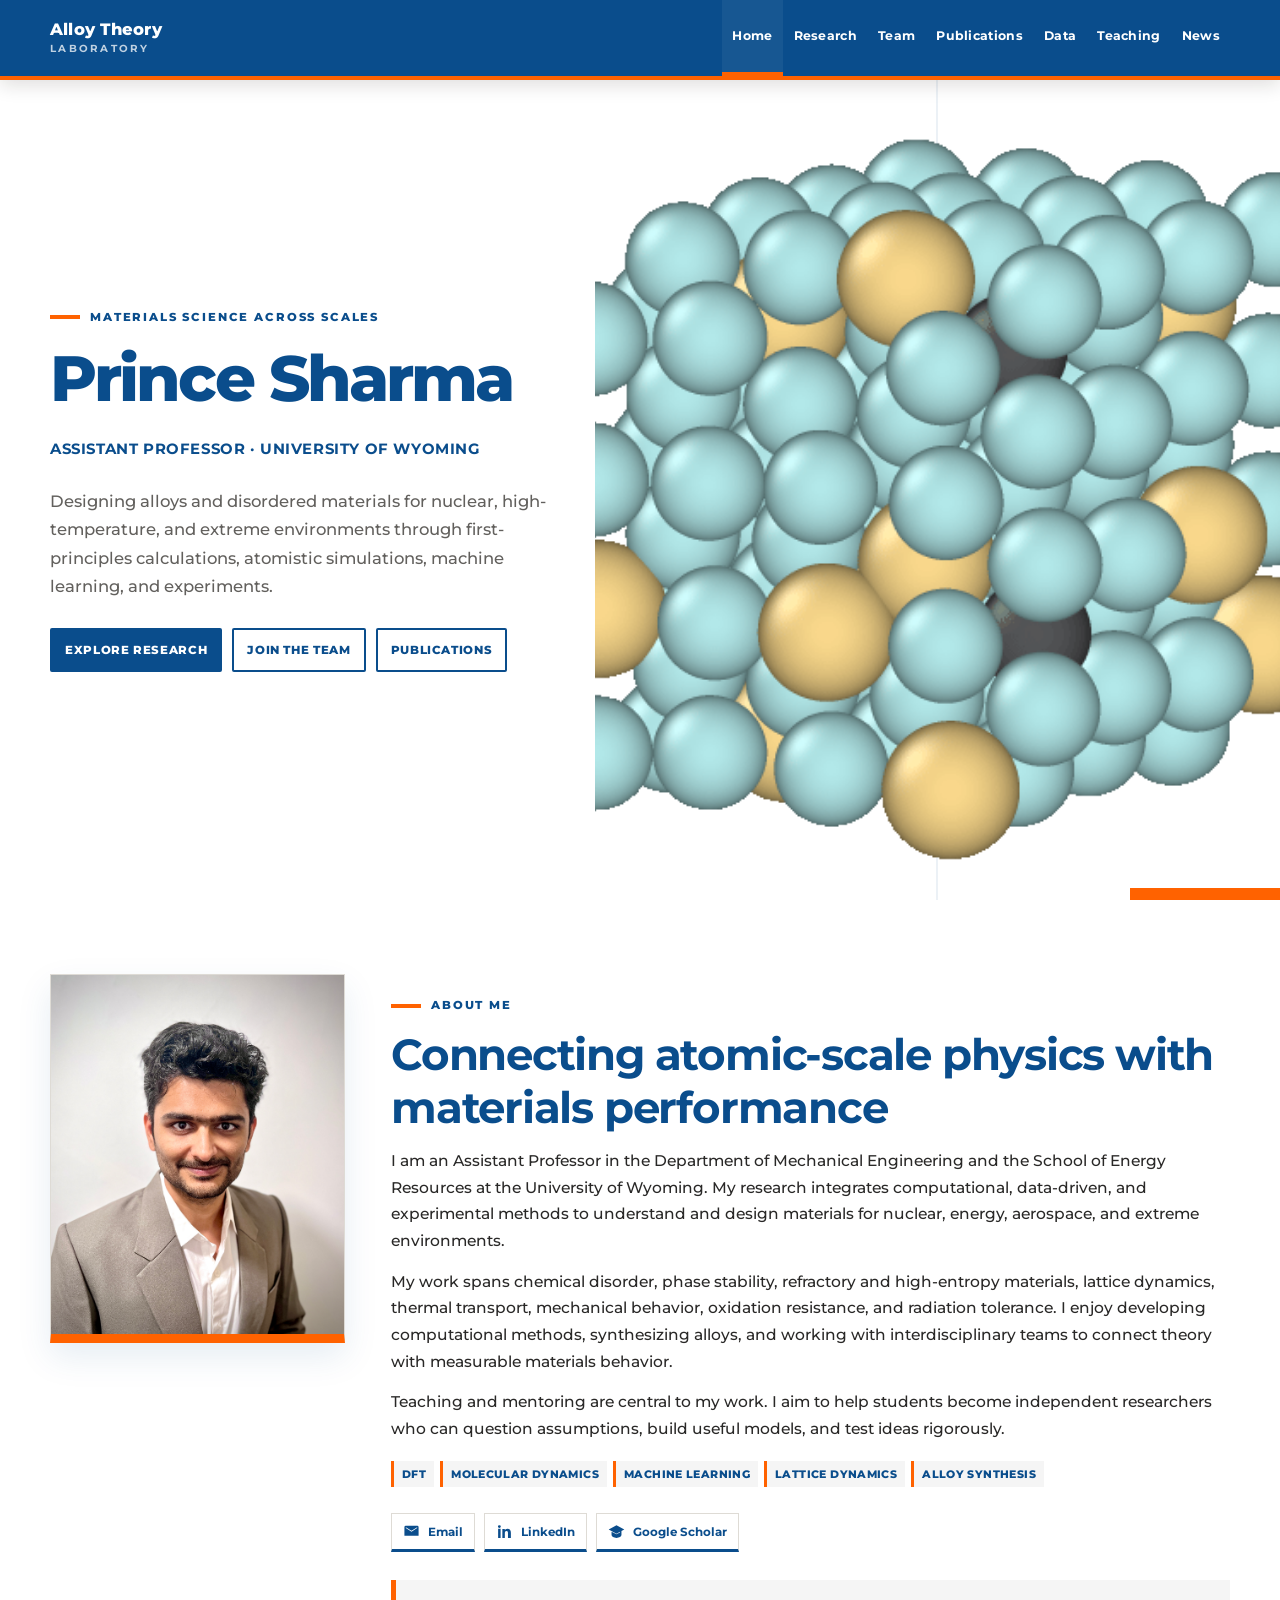
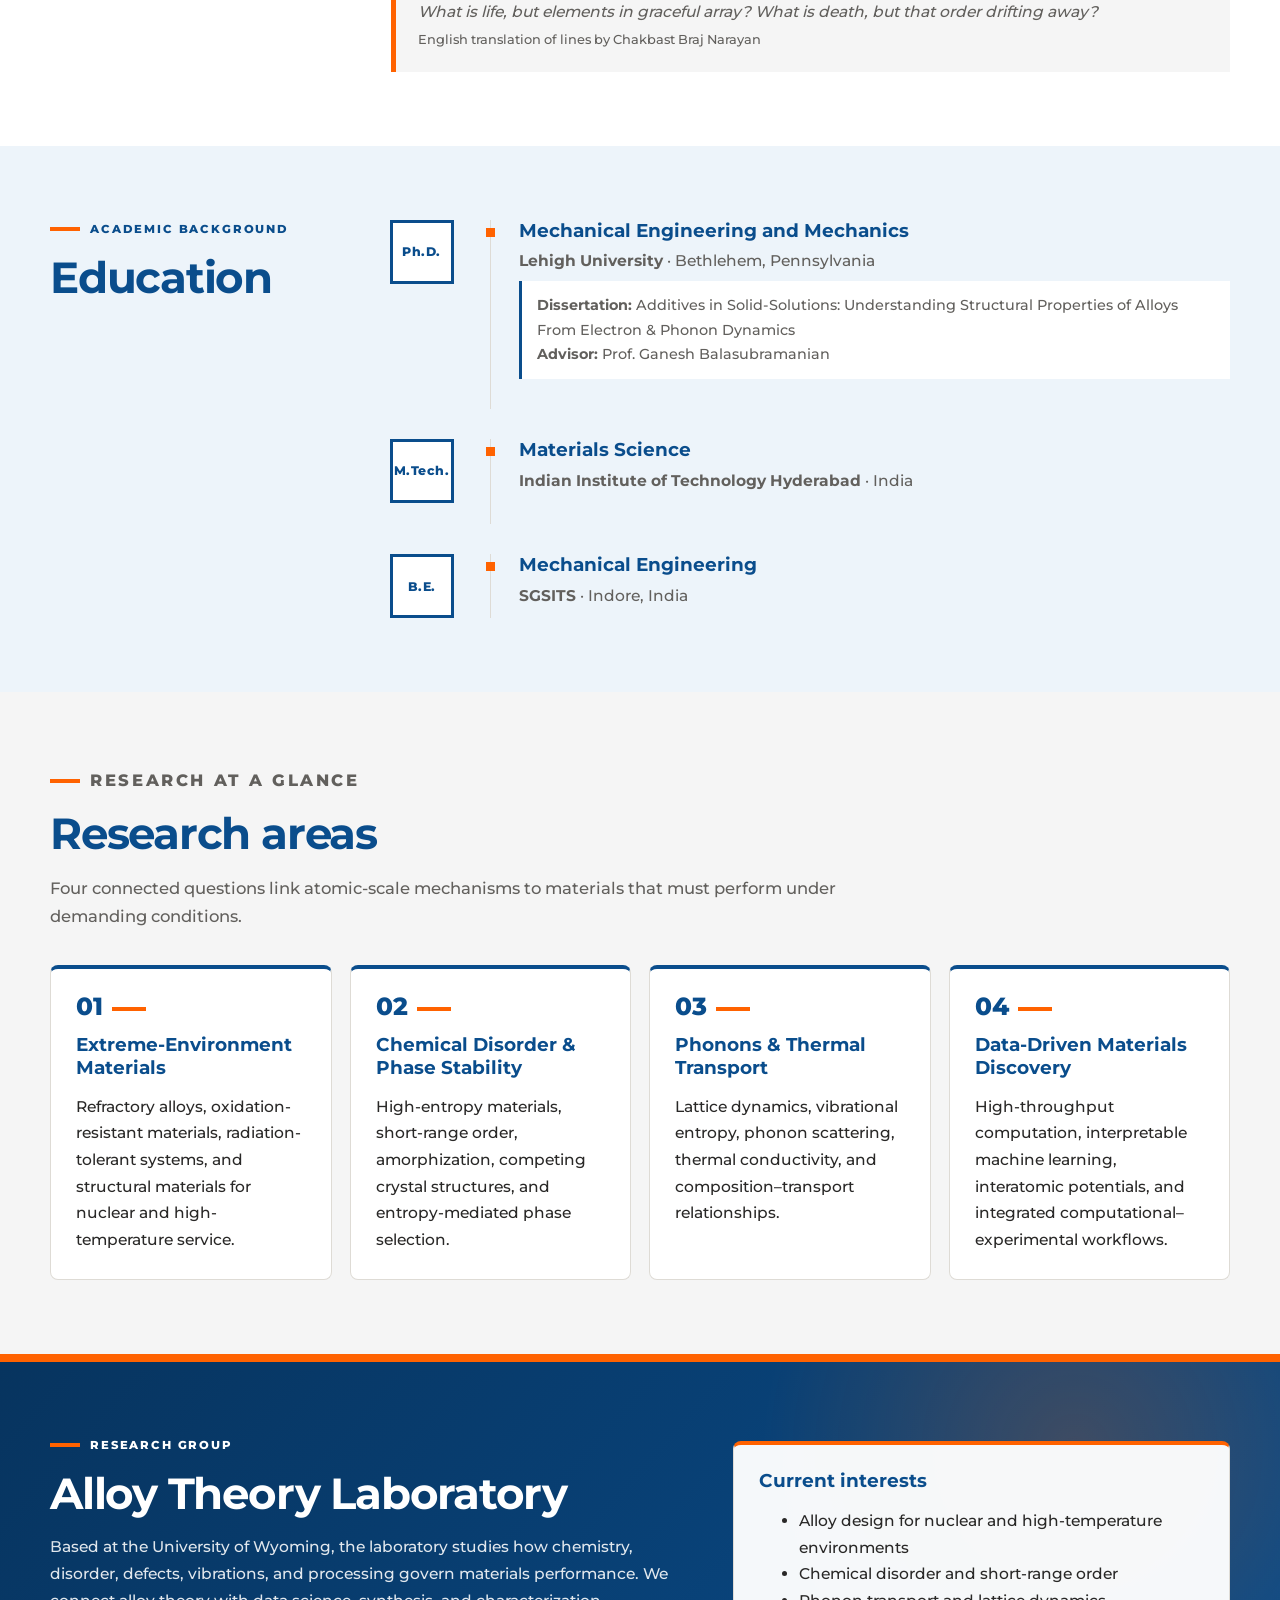
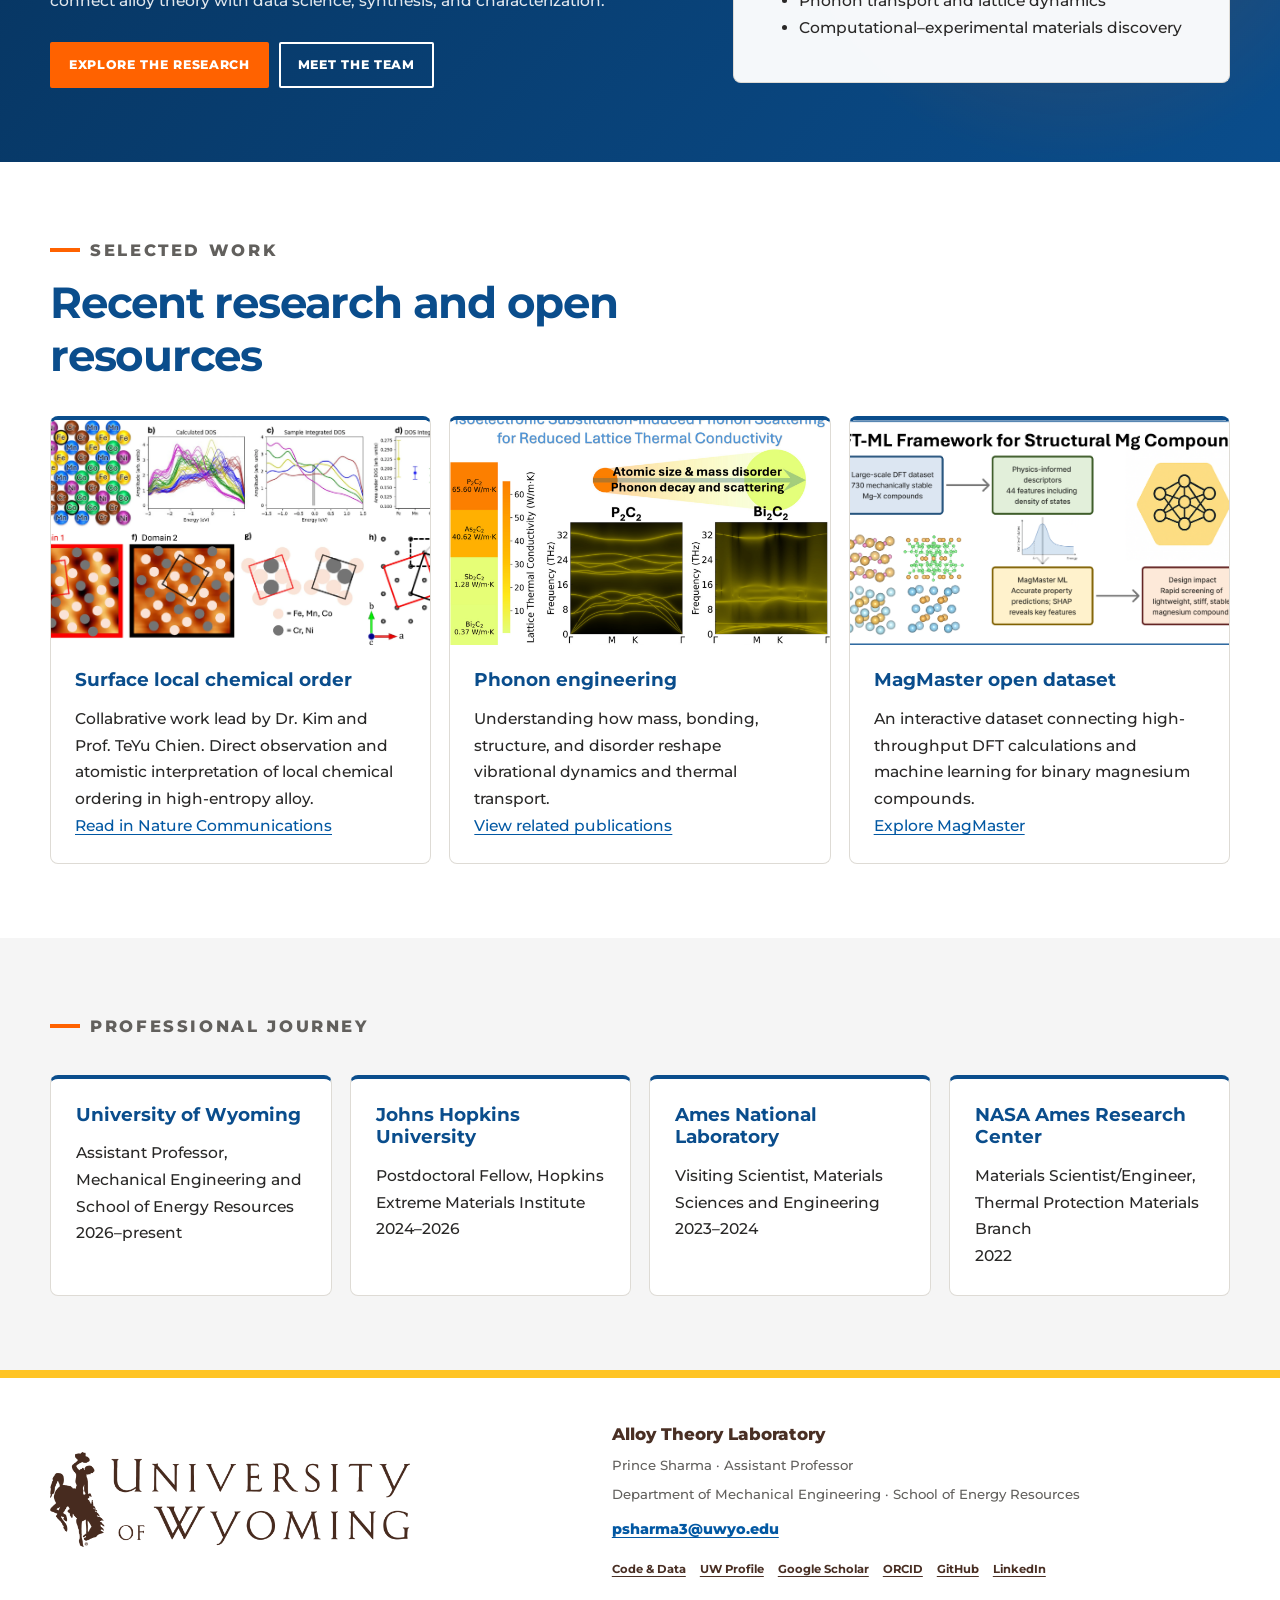
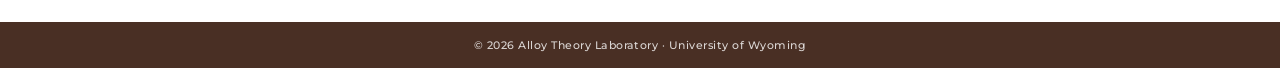
==== commit 399bca2b: "Add files via upload" ====
--- a/index.html
+++ b/index.html
@@ -1,7 +1,6 @@
 <!DOCTYPE html>
 <html lang="en">
 <head>
-
     <!-- Google tag (gtag.js) -->
     <script async src="https://www.googletagmanager.com/gtag/js?id=G-FSVHR3P86E"></script>
     <script>
@@ -10,38 +9,51 @@
       gtag('js', new Date());
       gtag('config', 'G-FSVHR3P86E');
     </script>
-    <!-- Google tag (gtag.js) -->
- 
+
     <meta charset="UTF-8">
     <meta name="viewport" content="width=device-width, initial-scale=1.0">
-    <title>Prince Sharma | Computational and Experimental Materials Science</title>
+    <title>Prince Sharma | University of Wyoming | Alloy Theory Laboratory</title>
     <meta name="description" content="Prince Sharma is an Assistant Professor at the University of Wyoming working on alloy design, chemical disorder, lattice dynamics, machine learning, and materials for extreme environments.">
-    <link rel="canonical" href="https://pshatom.github.io/">
-    <meta property="og:title" content="Prince Sharma | Materials Science">
+    <link rel="canonical" href="https://alloytheorylab.github.io/">
+    <meta property="og:title" content="Prince Sharma | University of Wyoming | Alloy Theory Laboratory">
     <meta property="og:description" content="Computational, data-driven, and experimental materials research for nuclear, energy, and extreme environments.">
     <meta property="og:type" content="website">
-    <meta property="og:url" content="https://pshatom.github.io/">
+    <meta property="og:url" content="https://alloytheorylab.github.io/">
+    <meta property="og:image" content="https://alloytheorylab.github.io/Team/headshot.jpg">
+    <meta property="og:image:alt" content="Prince Sharma">
     <link rel="stylesheet" href="site.css">
-    <script async src="https://www.googletagmanager.com/gtag/js?id=G-FSVHR3P86E"></script>
-    <script>
-        window.dataLayer = window.dataLayer || [];
-        function gtag(){dataLayer.push(arguments);}
-        gtag('js', new Date());
-        gtag('config', 'G-FSVHR3P86E');
-    </script>
     <script type="application/ld+json">
     {
       "@context": "https://schema.org",
       "@type": "Person",
+      "@id": "https://alloytheorylab.github.io/#prince-sharma",
       "name": "Prince Sharma",
-      "jobTitle": "Assistant Professor",
-      "affiliation": [{"@type":"Organization","name":"University of Wyoming"}],
-      "url": "https://pshatom.github.io/",
+      "givenName": "Prince",
+      "familyName": "Sharma",
+      "jobTitle": "Assistant Professor of Mechanical Engineering",
+      "url": "https://alloytheorylab.github.io/",
+      "image": "https://alloytheorylab.github.io/Team/headshot.jpg",
+      "worksFor": {
+        "@type": "CollegeOrUniversity",
+        "name": "University of Wyoming",
+        "url": "https://www.uwyo.edu/"
+      },
+      "affiliation": {
+        "@type": "CollegeOrUniversity",
+        "name": "University of Wyoming",
+        "url": "https://www.uwyo.edu/"
+      },
+      "mainEntityOfPage": {
+        "@type": "WebPage",
+        "@id": "https://alloytheorylab.github.io/"
+      },
       "sameAs": [
+        "https://www.uwyo.edu/mechanical/faculty-staff/faculty/prince-sharma/index.html",
         "https://orcid.org/0000-0002-1833-8785",
         "https://scholar.google.com/citations?user=YZE2WrEAAAAJ",
-        "https://github.com/pshatom/",
-        "https://www.linkedin.com/in/pshatom/"
+        "https://www.linkedin.com/in/leaper96/",
+        "https://www.facebook.com/FinestSteelGoesThroughHottestFire",
+        "https://x.com/i_m_the_prince"
       ]
     }
     </script>
@@ -93,7 +105,7 @@
                             <svg viewBox="0 0 24 24" aria-hidden="true"><path d="M20 4H4a2 2 0 0 0-2 2v12h20V6a2 2 0 0 0-2-2Zm0 3.2-8 5-8-5V6l8 5 8-5v1.2Z"/></svg>
                             Email
                         </a>
-                        <a class="social-action" href="https://www.linkedin.com/in/pshatom/" target="_blank" rel="noopener noreferrer">
+                        <a class="social-action" href="https://www.linkedin.com/in/leaper96/" target="_blank" rel="noopener noreferrer">
                             <svg viewBox="0 0 24 24" aria-hidden="true"><path d="M6.5 8.2H3V21h3.5V8.2ZM4.75 3A2.04 2.04 0 1 0 4.75 7.08 2.04 2.04 0 0 0 4.75 3ZM21 13.65c0-3.85-2.05-5.64-4.79-5.64-2.2 0-3.19 1.21-3.74 2.06V8.3H8.98V21h3.49v-6.29c0-1.66.31-3.27 2.37-3.27 2.03 0 2.06 1.9 2.06 3.38V21H21v-7.35Z"/></svg>
                             LinkedIn
                         </a>
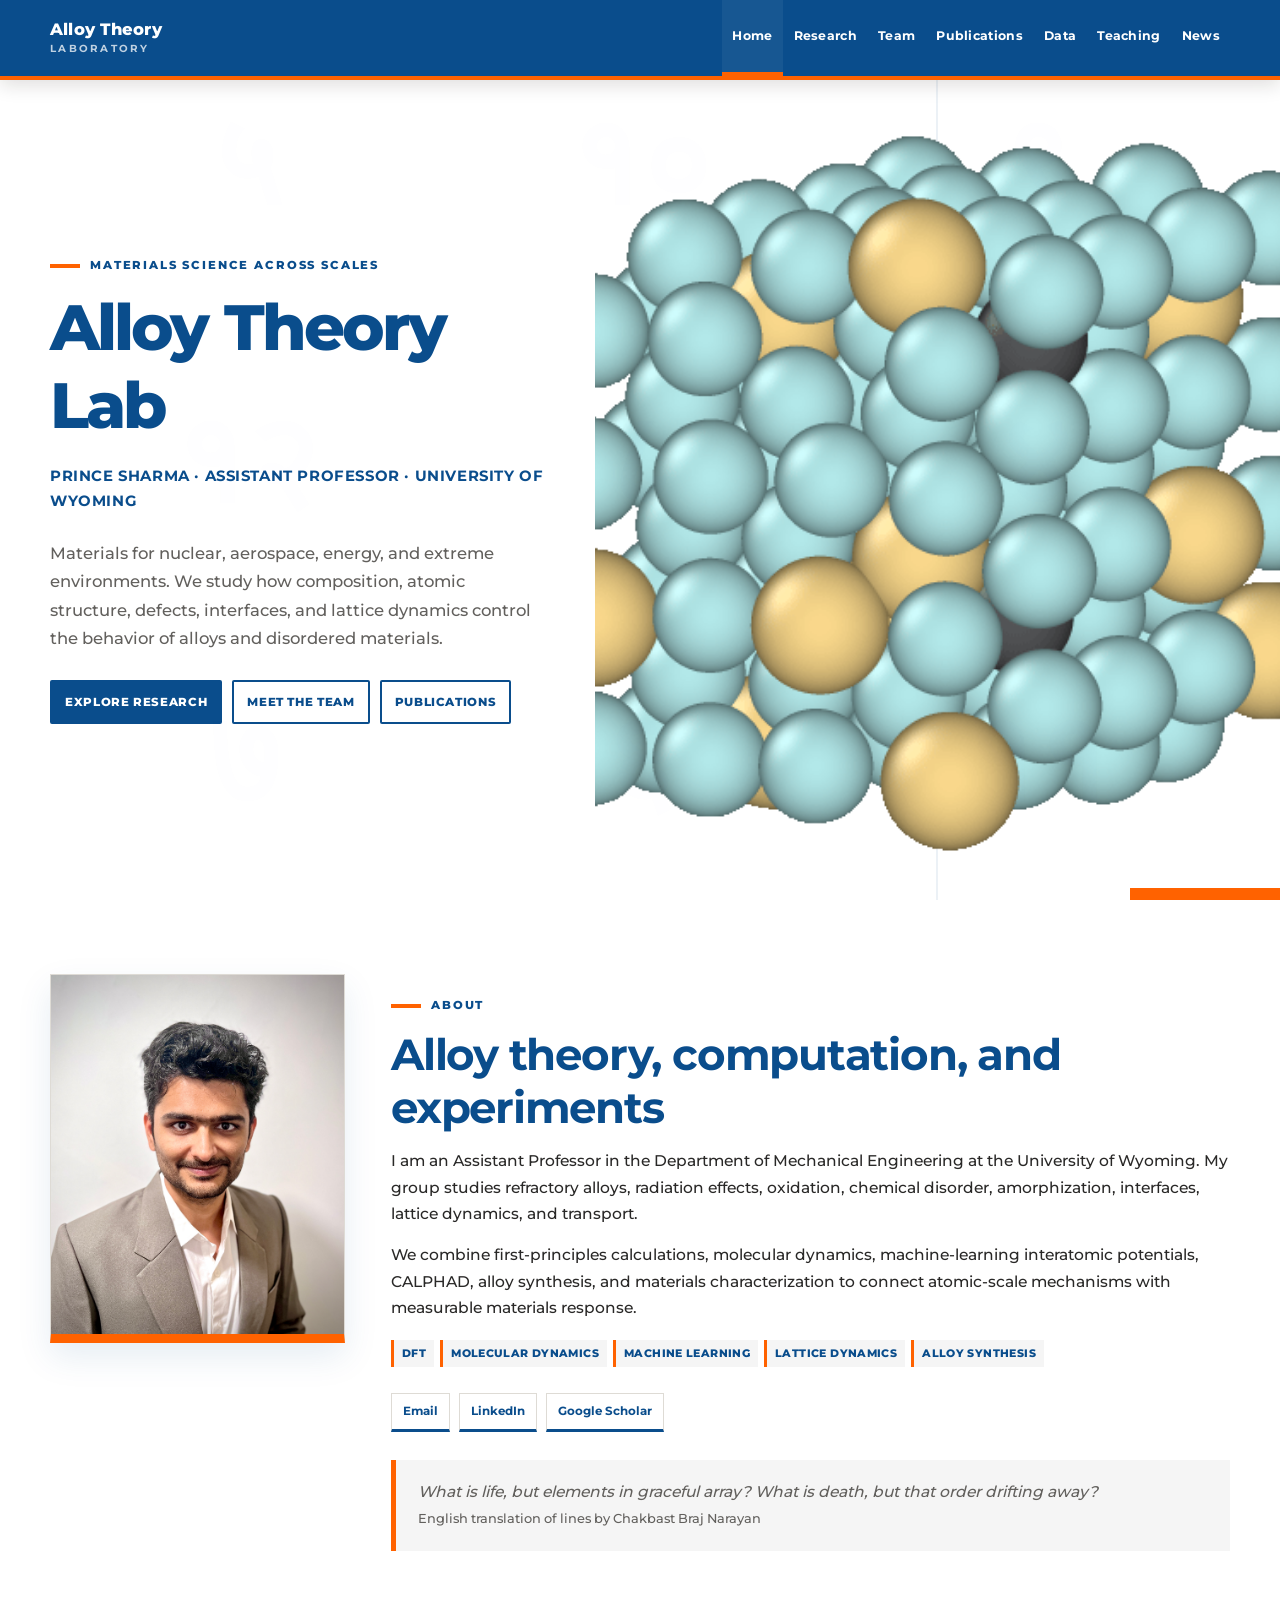
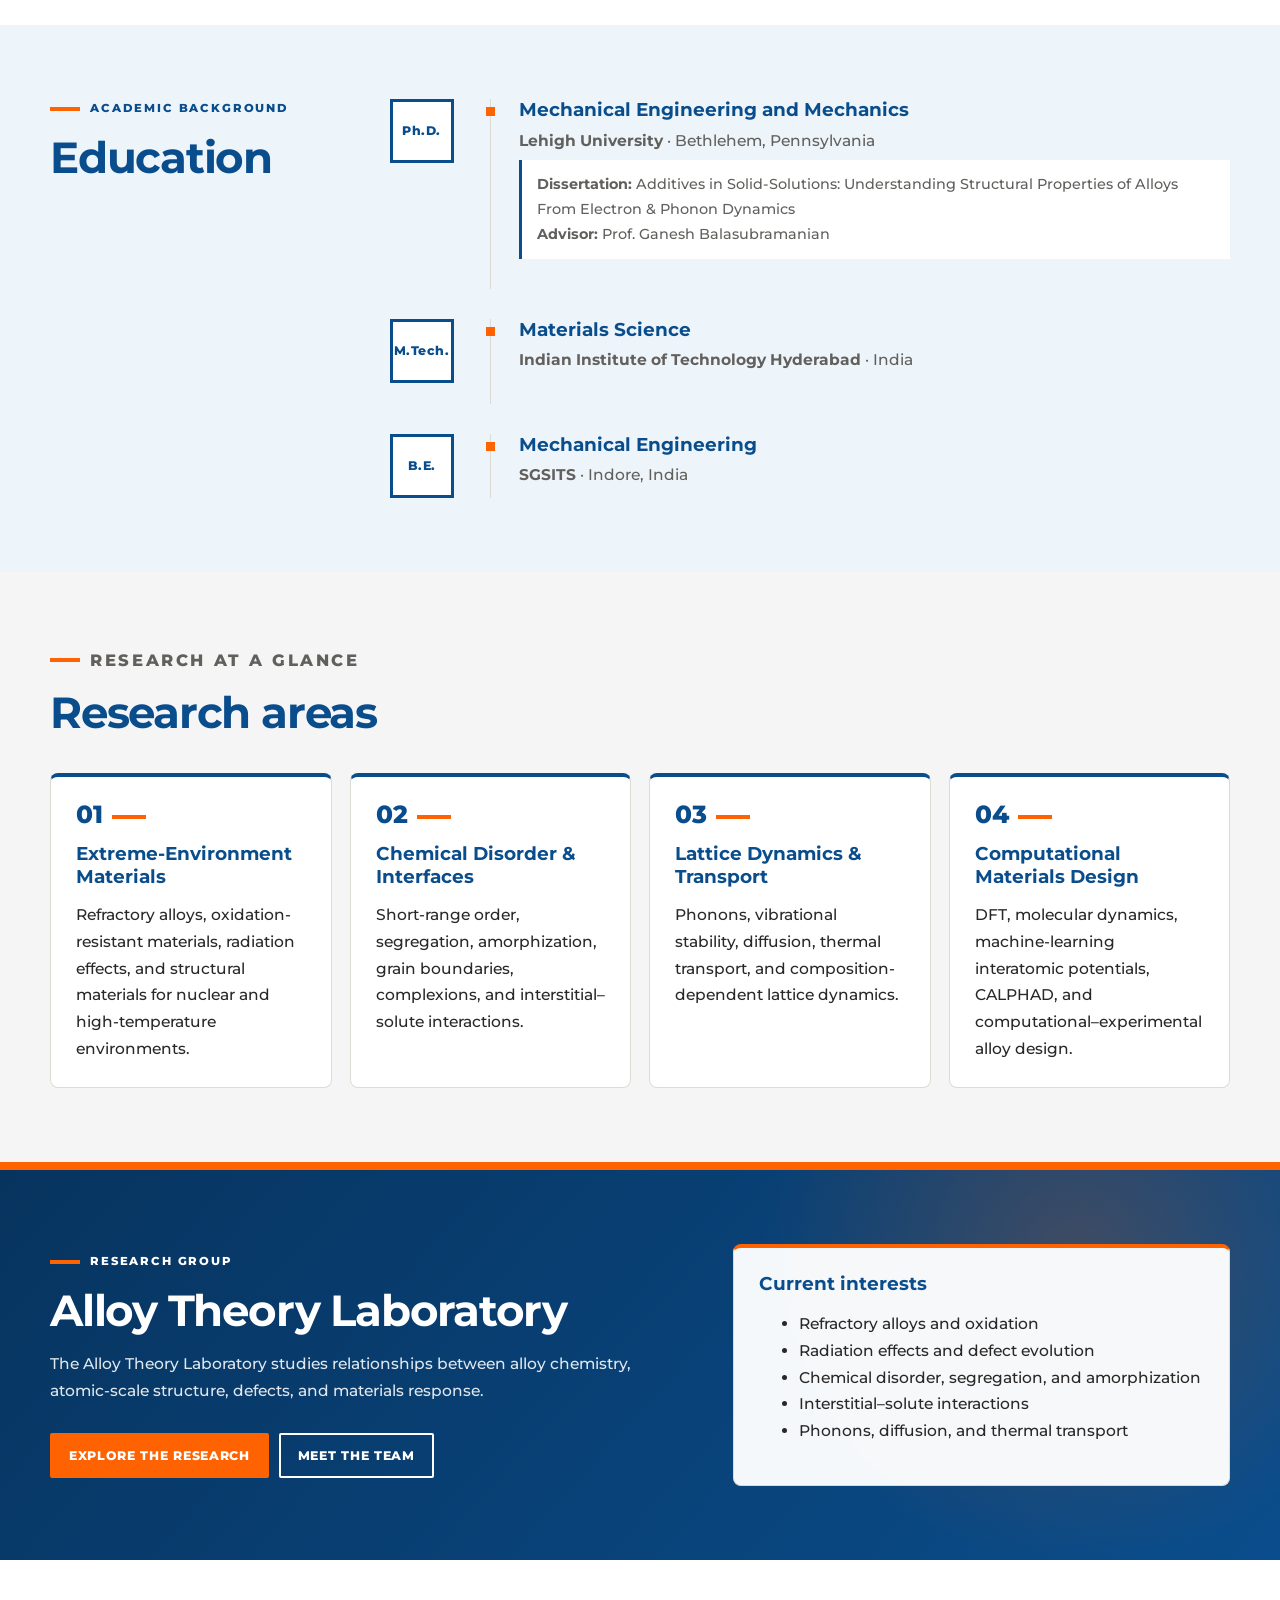
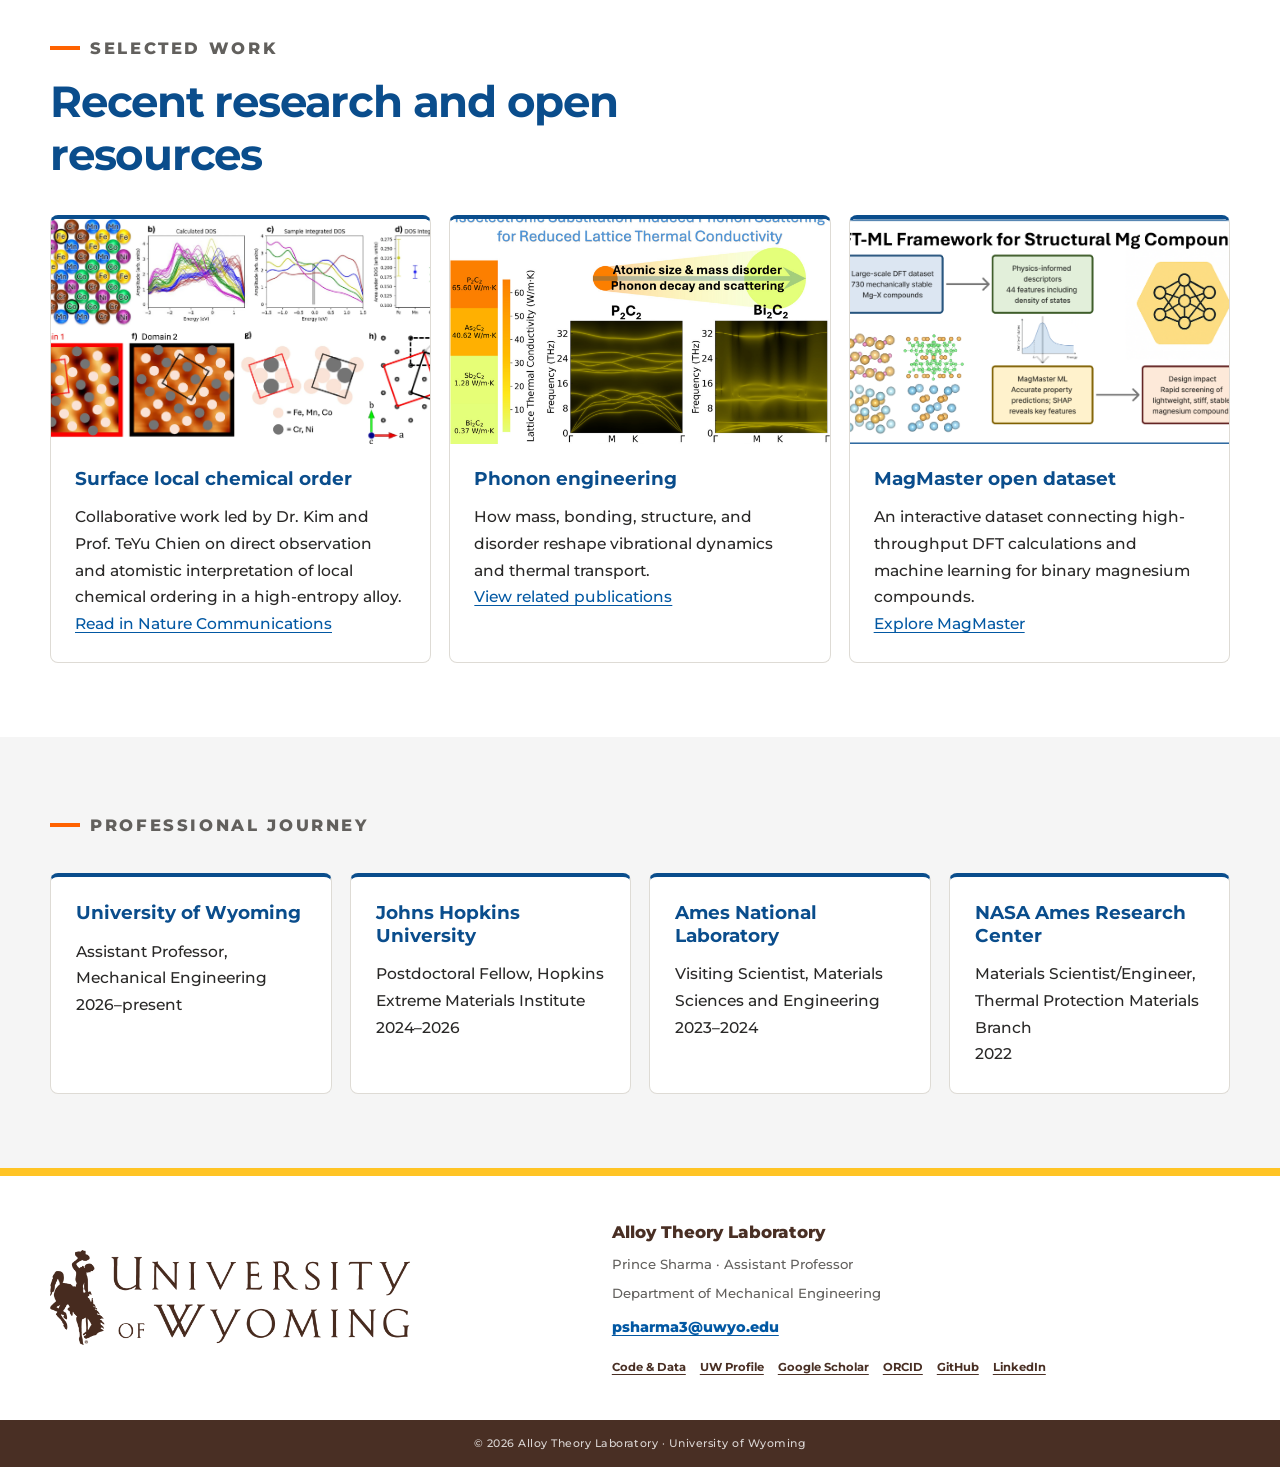
==== commit b7270824: "Add files via upload" ====
--- a/index.html
+++ b/index.html
@@ -33,20 +33,9 @@
       "jobTitle": "Assistant Professor of Mechanical Engineering",
       "url": "https://alloytheorylab.github.io/",
       "image": "https://alloytheorylab.github.io/Team/headshot.jpg",
-      "worksFor": {
-        "@type": "CollegeOrUniversity",
-        "name": "University of Wyoming",
-        "url": "https://www.uwyo.edu/"
-      },
-      "affiliation": {
-        "@type": "CollegeOrUniversity",
-        "name": "University of Wyoming",
-        "url": "https://www.uwyo.edu/"
-      },
-      "mainEntityOfPage": {
-        "@type": "WebPage",
-        "@id": "https://alloytheorylab.github.io/"
-      },
+      "worksFor": {"@type": "CollegeOrUniversity","name": "University of Wyoming","url": "https://www.uwyo.edu/"},
+      "affiliation": {"@type": "CollegeOrUniversity","name": "University of Wyoming","url": "https://www.uwyo.edu/"},
+      "mainEntityOfPage": {"@type": "WebPage","@id": "https://alloytheorylab.github.io/"},
       "sameAs": [
         "https://www.uwyo.edu/mechanical/faculty-staff/faculty/prince-sharma/index.html",
         "https://orcid.org/0000-0002-1833-8785",
@@ -57,209 +46,83 @@
       ]
     }
     </script>
+    <style>
+      /* Very faint, numbers-only Budh watermark. Kept above page backgrounds and below the header. */
+      .yantra-watermark{position:fixed;inset:0;width:100vw;height:100vh;opacity:.005;pointer-events:none;z-index:90;color:#0a4d8c}
+      .yantra-watermark text{font-family:"Noto Sans Devanagari","Kohinoor Devanagari","Mangal",sans-serif;font-weight:700;fill:currentColor}
+    </style>
 </head>
 <body class="home-theme" data-page="home">
+    <svg class="yantra-watermark" viewBox="0 0 1200 900" preserveAspectRatio="xMidYMid slice" aria-hidden="true" focusable="false">
+      <!-- Budh numerical yantra, magic constant 24; numbers only, in Devanagari. -->
+      <g font-size="118" text-anchor="middle">
+        <text x="230" y="220">५</text><text x="600" y="220">१०</text><text x="970" y="220">९</text>
+        <text x="230" y="500">१२</text><text x="600" y="500">८</text><text x="970" y="500">४</text>
+        <text x="230" y="780">७</text><text x="600" y="780">६</text><text x="970" y="780">११</text>
+      </g>
+    </svg>
+
     <div data-site-header></div>
-
     <main id="main-content">
         <section class="hero-home" aria-labelledby="home-title">
             <div class="hero-copy">
                 <div class="hero-copy-inner">
                     <p class="eyebrow">Materials science across scales</p>
-                    <h1 id="home-title">Prince Sharma</h1>
-                    <p class="role-line">Assistant Professor · University of Wyoming</p>
-                    <p class="lead">Designing alloys and disordered materials for nuclear, high-temperature, and extreme environments through first-principles calculations, atomistic simulations, machine learning, and experiments.</p>
+                    <h1 id="home-title">Alloy Theory Lab</h1>
+                    <p class="role-line">Prince Sharma · Assistant Professor · University of Wyoming</p>
+                    <p class="lead">Materials for nuclear, aerospace, energy, and extreme environments. We study how composition, atomic structure, defects, interfaces, and lattice dynamics control the behavior of alloys and disordered materials.</p>
                     <div class="button-row">
                         <a class="button" href="research.html">Explore Research</a>
-                        <a class="button secondary" href="team.html#opportunities">Join the Team</a>
+                        <a class="button secondary" href="team.html">Meet the Team</a>
                         <a class="button secondary" href="projects.html">Publications</a>
                     </div>
                 </div>
             </div>
-
-<div class="hero-media" style="background: inherit;">
-    <img src="assets/alloy-g.gif" alt="Animated atomistic structure of a multicomponent alloy" style="background: none;">
-</div>
-
-
+            <div class="hero-media" style="background: inherit;"><img src="assets/alloy-g.gif" alt="Animated atomistic structure of a multicomponent alloy" style="background:none;"></div>
         </section>
 
         <section class="section-block" id="about">
             <div class="section-inner about-grid">
                 <img class="headshot" src="Team/headshot.jpg" alt="Dr. Prince Sharma">
                 <div class="about-copy">
-                    <p class="eyebrow">About me</p>
-                    <h2>Connecting atomic-scale physics with materials performance</h2>
-                    <p>I am an Assistant Professor in the Department of Mechanical Engineering and the School of Energy Resources at the University of Wyoming. My research integrates computational, data-driven, and experimental methods to understand and design materials for nuclear, energy, aerospace, and extreme environments.</p>
-                    <p>My work spans chemical disorder, phase stability, refractory and high-entropy materials, lattice dynamics, thermal transport, mechanical behavior, oxidation resistance, and radiation tolerance. I enjoy developing computational methods, synthesizing alloys, and working with interdisciplinary teams to connect theory with measurable materials behavior.</p>
-                    <p>Teaching and mentoring are central to my work. I aim to help students become independent researchers who can question assumptions, build useful models, and test ideas rigorously.</p>
-                    <div class="tag-list" aria-label="Research methods">
-                        <span class="tag">DFT</span>
-                        <span class="tag">Molecular Dynamics</span>
-                        <span class="tag">Machine Learning</span>
-                        <span class="tag">Lattice Dynamics</span>
-                        <span class="tag">Alloy Synthesis</span>
+                    <p class="eyebrow">About</p>
+                    <h2>Alloy theory, computation, and experiments</h2>
+                    <p>I am an Assistant Professor in the Department of Mechanical Engineering at the University of Wyoming. My group studies refractory alloys, radiation effects, oxidation, chemical disorder, amorphization, interfaces, lattice dynamics, and transport.</p>
+                    <p>We combine first-principles calculations, molecular dynamics, machine-learning interatomic potentials, CALPHAD, alloy synthesis, and materials characterization to connect atomic-scale mechanisms with measurable materials response.</p>
+                    <div class="tag-list" aria-label="Research methods"><span class="tag">DFT</span><span class="tag">Molecular Dynamics</span><span class="tag">Machine Learning</span><span class="tag">Lattice Dynamics</span><span class="tag">Alloy Synthesis</span></div>
+                    <div class="social-actions" aria-label="Professional profiles">
+                        <a class="social-action" href="mailto:psharma3@uwyo.edu">Email</a>
+                        <a class="social-action" href="https://www.linkedin.com/in/leaper96/" target="_blank" rel="noopener noreferrer">LinkedIn</a>
+                        <a class="social-action" href="https://scholar.google.com/citations?hl=en&amp;user=YZE2WrEAAAAJ&amp;view_op=list_works&amp;sortby=pubdate" target="_blank" rel="noopener noreferrer">Google Scholar</a>
                     </div>
-                    <div class="social-actions" aria-label="Professional profiles">
-                        <a class="social-action" href="mailto:psharma3@uwyo.edu">
-                            <svg viewBox="0 0 24 24" aria-hidden="true"><path d="M20 4H4a2 2 0 0 0-2 2v12h20V6a2 2 0 0 0-2-2Zm0 3.2-8 5-8-5V6l8 5 8-5v1.2Z"/></svg>
-                            Email
-                        </a>
-                        <a class="social-action" href="https://www.linkedin.com/in/leaper96/" target="_blank" rel="noopener noreferrer">
-                            <svg viewBox="0 0 24 24" aria-hidden="true"><path d="M6.5 8.2H3V21h3.5V8.2ZM4.75 3A2.04 2.04 0 1 0 4.75 7.08 2.04 2.04 0 0 0 4.75 3ZM21 13.65c0-3.85-2.05-5.64-4.79-5.64-2.2 0-3.19 1.21-3.74 2.06V8.3H8.98V21h3.49v-6.29c0-1.66.31-3.27 2.37-3.27 2.03 0 2.06 1.9 2.06 3.38V21H21v-7.35Z"/></svg>
-                            LinkedIn
-                        </a>
-                        <a class="social-action" href="https://scholar.google.com/citations?hl=en&amp;user=YZE2WrEAAAAJ&amp;view_op=list_works&amp;sortby=pubdate" target="_blank" rel="noopener noreferrer">
-                            <svg viewBox="0 0 24 24" aria-hidden="true"><path d="m12 3 11 6-4 2.18V17h-2v-4.73L12 15 1 9l11-6Zm-7 9.18 7 3.82 7-3.82V17c0 2.21-3.13 4-7 4s-7-1.79-7-4v-4.82Z"/></svg>
-                            Google Scholar
-                        </a>
-                    </div>
-                    <div class="quote">
-                        <em>What is life, but elements in graceful array? What is death, but that order drifting away?</em><br>
-                        <small>English translation of lines by Chakbast Braj Narayan</small>
-                    </div>
+                    <div class="quote"><em>What is life, but elements in graceful array? What is death, but that order drifting away?</em><br><small>English translation of lines by Chakbast Braj Narayan</small></div>
                 </div>
             </div>
         </section>
 
-        <section class="section-block tint" id="education" aria-labelledby="education-title">
-            <div class="section-inner education-layout">
-                <div class="education-intro">
-                    <p class="eyebrow">Academic background</p>
-                    <h2 id="education-title">Education</h2>
-                </div>
-                <div class="degree-list">
-                    <article class="degree-item">
-                        <div class="degree-mark">Ph.D.</div>
-                        <div class="degree-copy">
-                            <h3>Mechanical Engineering and Mechanics</h3>
-                            <p><strong>Lehigh University</strong> · Bethlehem, Pennsylvania</p>
-                            <p class="degree-detail"><strong>Dissertation:</strong> Additives in Solid-Solutions: Understanding Structural Properties of Alloys From Electron &amp; Phonon Dynamics<br><strong>Advisor:</strong> Prof. Ganesh Balasubramanian</p>
-                        </div>
-                    </article>
-                    <article class="degree-item">
-                        <div class="degree-mark">M.Tech.</div>
-                        <div class="degree-copy">
-                            <h3>Materials Science</h3>
-                            <p><strong>Indian Institute of Technology Hyderabad</strong> · India</p>
-                        </div>
-                    </article>
-                    <article class="degree-item">
-                        <div class="degree-mark">B.E.</div>
-                        <div class="degree-copy">
-                            <h3>Mechanical Engineering</h3>
-                            <p><strong>SGSITS</strong> · Indore, India</p>
-                        </div>
-                    </article>
-                </div>
-            </div>
-        </section>
+        <section class="section-block tint" id="education"><div class="section-inner education-layout"><div class="education-intro"><p class="eyebrow">Academic background</p><h2 id="education-title">Education</h2></div><div class="degree-list">
+          <article class="degree-item"><div class="degree-mark">Ph.D.</div><div class="degree-copy"><h3>Mechanical Engineering and Mechanics</h3><p><strong>Lehigh University</strong> · Bethlehem, Pennsylvania</p><p class="degree-detail"><strong>Dissertation:</strong> Additives in Solid-Solutions: Understanding Structural Properties of Alloys From Electron &amp; Phonon Dynamics<br><strong>Advisor:</strong> Prof. Ganesh Balasubramanian</p></div></article>
+          <article class="degree-item"><div class="degree-mark">M.Tech.</div><div class="degree-copy"><h3>Materials Science</h3><p><strong>Indian Institute of Technology Hyderabad</strong> · India</p></div></article>
+          <article class="degree-item"><div class="degree-mark">B.E.</div><div class="degree-copy"><h3>Mechanical Engineering</h3><p><strong>SGSITS</strong> · Indore, India</p></div></article>
+        </div></div></section>
 
-        <section class="section-block alt" aria-labelledby="research-glance-title">
-            <div class="section-inner">
-                <div class="section-heading">
-                    <p class="eyebrow">Research at a glance</p>
-                    <h2 id="research-glance-title">Research areas</h2>
-                    <p>Four connected questions link atomic-scale mechanisms to materials that must perform under demanding conditions.</p>
-                </div>
-                <div class="card-grid four">
-                    <article class="card">
-                        <span class="card-number">01</span>
-                        <h3>Extreme-Environment Materials</h3>
-                        <p>Refractory alloys, oxidation-resistant materials, radiation-tolerant systems, and structural materials for nuclear and high-temperature service.</p>
-                    </article>
-                    <article class="card">
-                        <span class="card-number">02</span>
-                        <h3>Chemical Disorder &amp; Phase Stability</h3>
-                        <p>High-entropy materials, short-range order, amorphization, competing crystal structures, and entropy-mediated phase selection.</p>
-                    </article>
-                    <article class="card">
-                        <span class="card-number">03</span>
-                        <h3>Phonons &amp; Thermal Transport</h3>
-                        <p>Lattice dynamics, vibrational entropy, phonon scattering, thermal conductivity, and composition–transport relationships.</p>
-                    </article>
-                    <article class="card">
-                        <span class="card-number">04</span>
-                        <h3>Data-Driven Materials Discovery</h3>
-                        <p>High-throughput computation, interpretable machine learning, interatomic potentials, and integrated computational–experimental workflows.</p>
-                    </article>
-                </div>
-            </div>
-        </section>
+        <section class="section-block alt" aria-labelledby="research-glance-title"><div class="section-inner"><div class="section-heading"><p class="eyebrow">Research at a glance</p><h2 id="research-glance-title">Research areas</h2></div><div class="card-grid four">
+          <article class="card"><span class="card-number">01</span><h3>Extreme-Environment Materials</h3><p>Refractory alloys, oxidation-resistant materials, radiation effects, and structural materials for nuclear and high-temperature environments.</p></article>
+          <article class="card"><span class="card-number">02</span><h3>Chemical Disorder &amp; Interfaces</h3><p>Short-range order, segregation, amorphization, grain boundaries, complexions, and interstitial–solute interactions.</p></article>
+          <article class="card"><span class="card-number">03</span><h3>Lattice Dynamics &amp; Transport</h3><p>Phonons, vibrational stability, diffusion, thermal transport, and composition-dependent lattice dynamics.</p></article>
+          <article class="card"><span class="card-number">04</span><h3>Computational Materials Design</h3><p>DFT, molecular dynamics, machine-learning interatomic potentials, CALPHAD, and computational–experimental alloy design.</p></article>
+        </div></div></section>
 
-        <section class="section-block lab-feature" aria-labelledby="lab-title">
-            <div class="section-inner feature-split">
-                <div>
-                    <p class="eyebrow">Research group</p>
-                    <h2 id="lab-title">Alloy Theory Laboratory</h2>
-                    <p>Based at the University of Wyoming, the laboratory studies how chemistry, disorder, defects, vibrations, and processing govern materials performance. We connect alloy theory with data science, synthesis, and characterization.</p>
-                    <div class="button-row">
-                        <a class="button" href="research.html">Explore the Research</a>
-                        <a class="button secondary" href="team.html">Meet the Team</a>
-                    </div>
-                </div>
-                <div class="card">
-                    <h3>Current interests</h3>
-                    <ul>
-                        <li>Alloy design for nuclear and high-temperature environments</li>
-                        <li>Chemical disorder and short-range order</li>
-                        <li>Phonon transport and lattice dynamics</li>
-                        <li>Computational–experimental materials discovery</li>
-                    </ul>
-                </div>
-            </div>
-        </section>
+        <section class="section-block lab-feature" aria-labelledby="lab-title"><div class="section-inner feature-split"><div><p class="eyebrow">Research group</p><h2 id="lab-title">Alloy Theory Laboratory</h2><p>The Alloy Theory Laboratory studies relationships between alloy chemistry, atomic-scale structure, defects, and materials response.</p><div class="button-row"><a class="button" href="research.html">Explore the Research</a><a class="button secondary" href="team.html">Meet the Team</a></div></div><div class="card"><h3>Current interests</h3><ul><li>Refractory alloys and oxidation</li><li>Radiation effects and defect evolution</li><li>Chemical disorder, segregation, and amorphization</li><li>Interstitial–solute interactions</li><li>Phonons, diffusion, and thermal transport</li></ul></div></div></section>
 
-        <section class="section-block" aria-labelledby="selected-work-title">
-            <div class="section-inner">
-                <div class="section-heading">
-                    <p class="eyebrow">Selected work</p>
-                    <h2 id="selected-work-title">Recent research and open resources</h2>
-                </div>
-                <div class="card-grid">
-                    <article class="card image-card">
-                        <img src="GA/LCO.webp" alt="Graphical abstract from lattice-dynamics research" loading="lazy">
-                        <div class="card-body">
-                            <h3>Surface local chemical order</h3>
-                            <p>Collabrative work lead by Dr. Kim and Prof. TeYu Chien. Direct observation and atomistic interpretation of local chemical ordering in high-entropy alloy.</p>
-                            <a href="https://www.nature.com/articles/s41467-026-71170-z" target="_blank" rel="noopener noreferrer">Read in Nature Communications</a>
-                        </div>
-                    </article>
-                    <article class="card image-card">
-                        <img src="GA/GA1.jpg" alt="Phonon dispersion and thermal transport visualization" loading="lazy">
-                        <div class="card-body">
-                            <h3>Phonon engineering</h3>
-                            <p>Understanding how mass, bonding, structure, and disorder reshape vibrational dynamics and thermal transport.</p>
-                            <a href="projects.html?topic=Phonons%20%26%20Thermal%20Transport">View related publications</a>
-                        </div>
-                    </article>
-                    <article class="card image-card">
-                        <img src="GA/MagMaster.png" alt="High-throughput computation and machine-learning workflow" loading="lazy">
-                        <div class="card-body">
-                            <h3>MagMaster open dataset</h3>
-                            <p>An interactive dataset connecting high-throughput DFT calculations and machine learning for binary magnesium compounds.</p>
-                            <a href="magmaster.html">Explore MagMaster</a>
-                        </div>
-                    </article>
-                </div>
-            </div>
-        </section>
+        <section class="section-block" aria-labelledby="selected-work-title"><div class="section-inner"><div class="section-heading"><p class="eyebrow">Selected work</p><h2 id="selected-work-title">Recent research and open resources</h2></div><div class="card-grid">
+          <article class="card image-card"><img src="GA/LCO.webp" alt="Graphical abstract from local chemical order research" loading="lazy"><div class="card-body"><h3>Surface local chemical order</h3><p>Collaborative work led by Dr. Kim and Prof. TeYu Chien on direct observation and atomistic interpretation of local chemical ordering in a high-entropy alloy.</p><a href="https://www.nature.com/articles/s41467-026-71170-z" target="_blank" rel="noopener noreferrer">Read in Nature Communications</a></div></article>
+          <article class="card image-card"><img src="GA/GA1.jpg" alt="Phonon dispersion and thermal transport visualization" loading="lazy"><div class="card-body"><h3>Phonon engineering</h3><p>How mass, bonding, structure, and disorder reshape vibrational dynamics and thermal transport.</p><a href="projects.html?topic=Phonons%20%26%20Thermal%20Transport">View related publications</a></div></article>
+          <article class="card image-card"><img src="GA/MagMaster.png" alt="High-throughput computation and machine-learning workflow" loading="lazy"><div class="card-body"><h3>MagMaster open dataset</h3><p>An interactive dataset connecting high-throughput DFT calculations and machine learning for binary magnesium compounds.</p><a href="magmaster.html">Explore MagMaster</a></div></article>
+        </div></div></section>
 
-        <section class="section-block alt" aria-labelledby="journey-title">
-            <div class="section-inner">
-                <div class="section-heading">
-                    <p class="eyebrow">Professional journey</p>
-                </div>
-                <div class="card-grid four">
-                    <article class="card"><h3>University of Wyoming</h3><p>Assistant Professor, Mechanical Engineering and School of Energy Resources<br>2026–present</p></article>
-                    <article class="card"><h3>Johns Hopkins University</h3><p>Postdoctoral Fellow, Hopkins Extreme Materials Institute<br>2024–2026</p></article>
-                    <article class="card"><h3>Ames National Laboratory</h3><p>Visiting Scientist, Materials Sciences and Engineering<br>2023–2024</p></article>
-                    <article class="card"><h3>NASA Ames Research Center</h3><p>Materials Scientist/Engineer, Thermal Protection Materials Branch<br>2022</p></article>
-                </div>
-            </div>
-        </section>
+        <section class="section-block alt" aria-labelledby="journey-title"><div class="section-inner"><div class="section-heading"><p class="eyebrow">Professional journey</p></div><div class="card-grid four"><article class="card"><h3>University of Wyoming</h3><p>Assistant Professor, Mechanical Engineering<br>2026–present</p></article><article class="card"><h3>Johns Hopkins University</h3><p>Postdoctoral Fellow, Hopkins Extreme Materials Institute<br>2024–2026</p></article><article class="card"><h3>Ames National Laboratory</h3><p>Visiting Scientist, Materials Sciences and Engineering<br>2023–2024</p></article><article class="card"><h3>NASA Ames Research Center</h3><p>Materials Scientist/Engineer, Thermal Protection Materials Branch<br>2022</p></article></div></div></section>
     </main>
-
     <div data-site-footer></div>
     <script src="site.js"></script>
 </body>
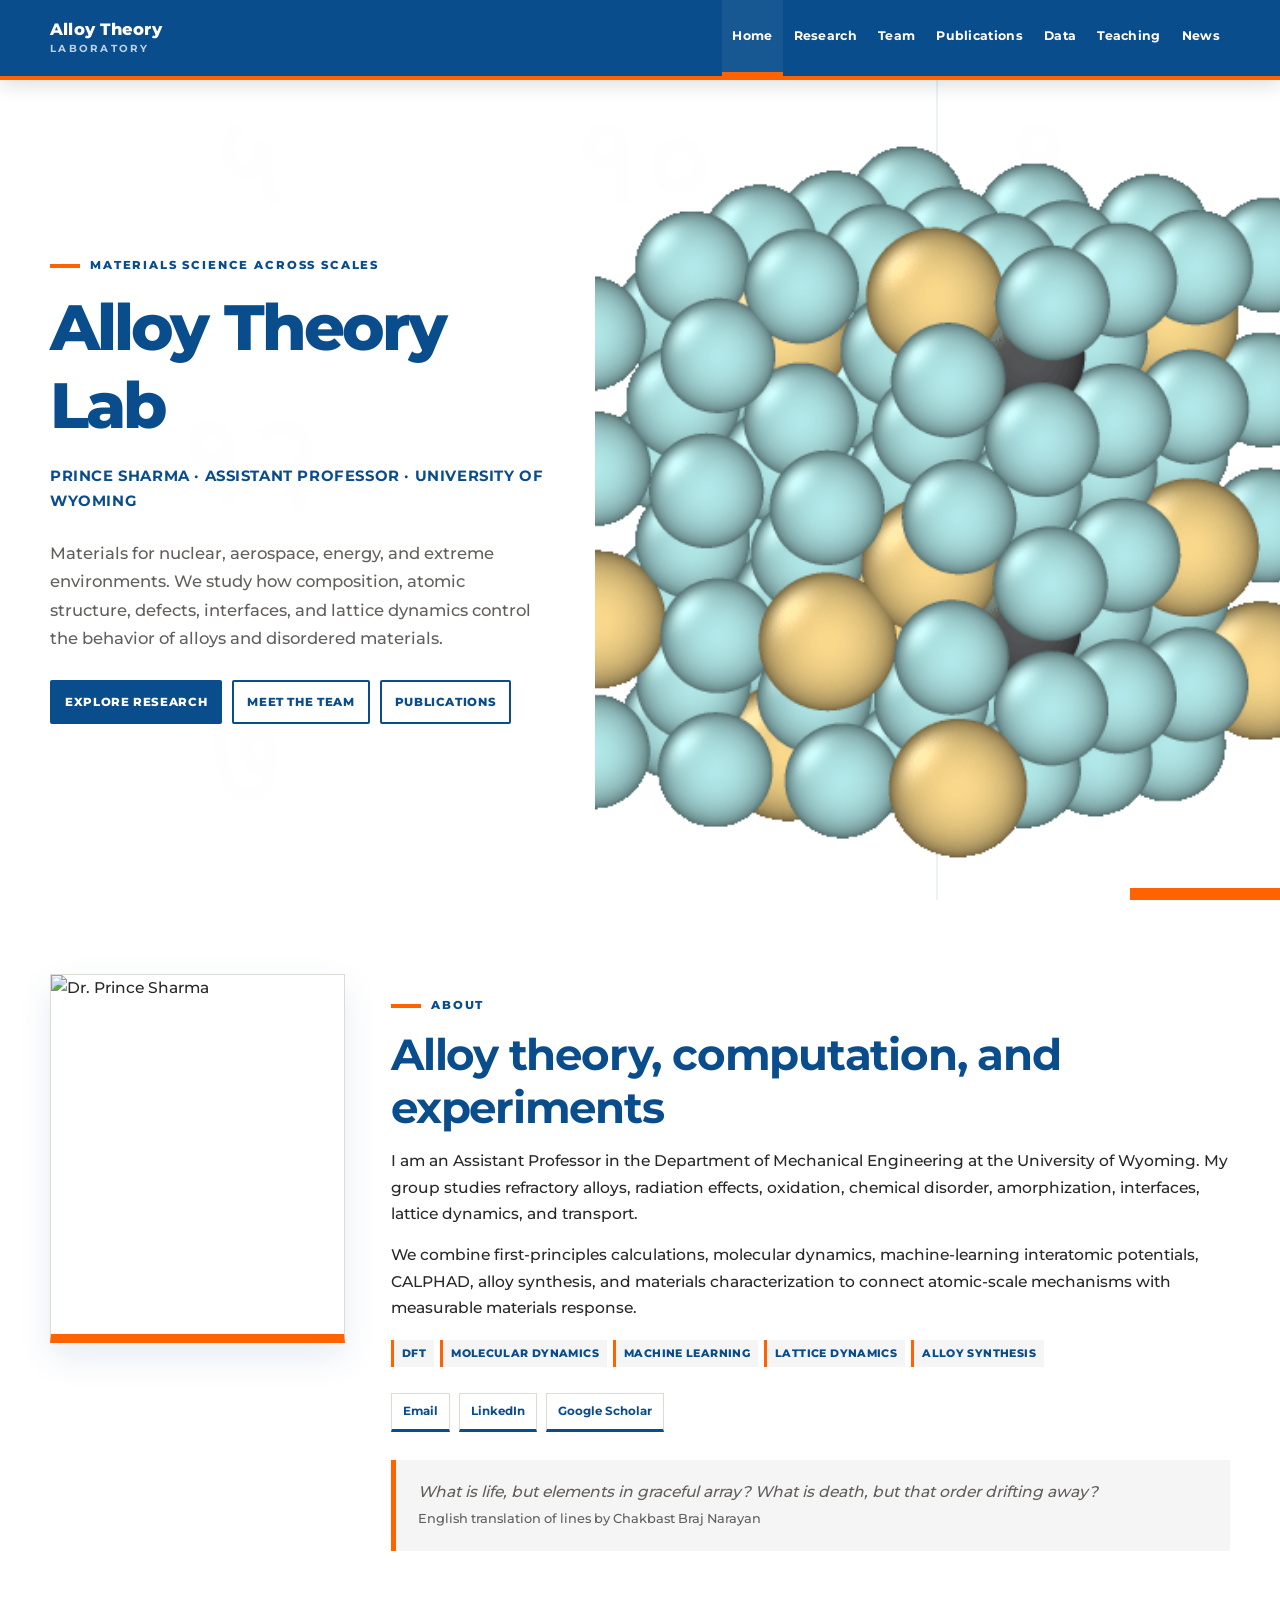
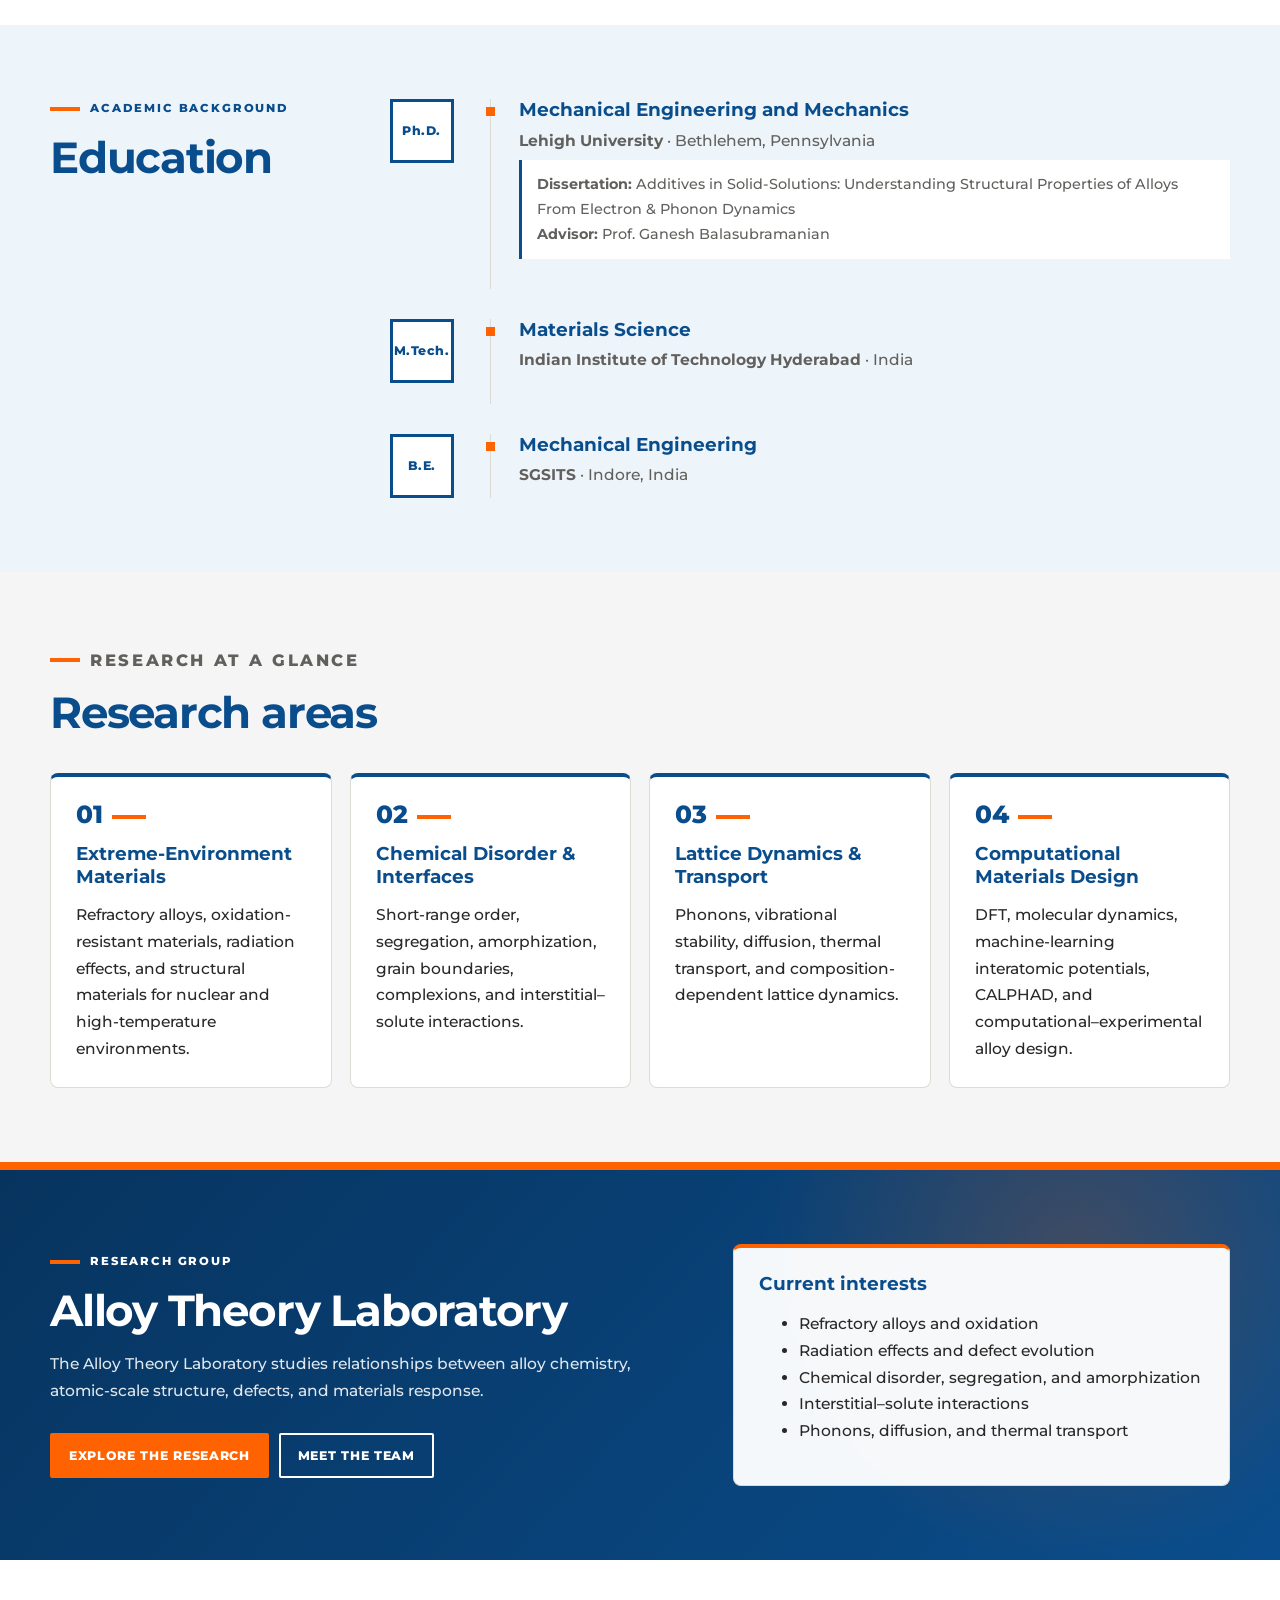
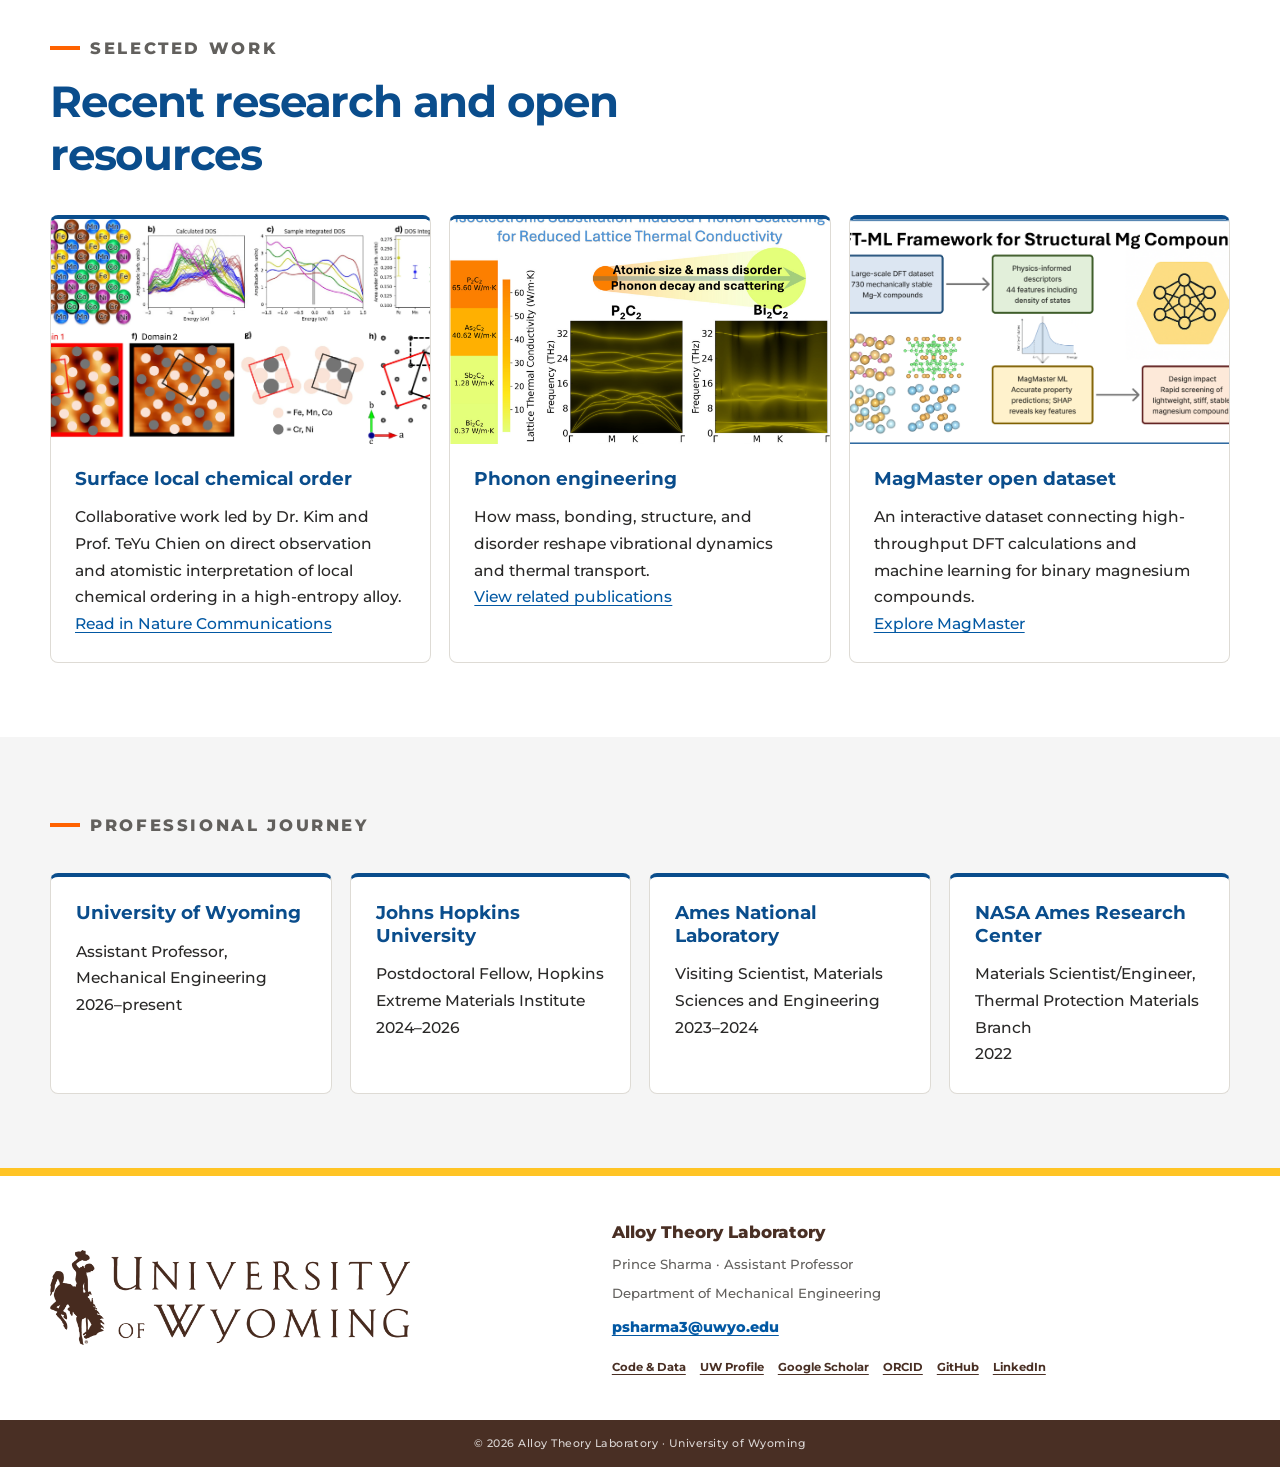
==== commit f4ba9021: "Update index.html" ====
--- a/index.html
+++ b/index.html
@@ -19,7 +19,7 @@
     <meta property="og:description" content="Computational, data-driven, and experimental materials research for nuclear, energy, and extreme environments.">
     <meta property="og:type" content="website">
     <meta property="og:url" content="https://alloytheorylab.github.io/">
-    <meta property="og:image" content="https://alloytheorylab.github.io/Team/headshot.jpg">
+    <meta property="og:image" content="https://alloytheorylab.github.io/Team/headshot.png">
     <meta property="og:image:alt" content="Prince Sharma">
     <link rel="stylesheet" href="site.css">
     <script type="application/ld+json">
@@ -32,7 +32,7 @@
       "familyName": "Sharma",
       "jobTitle": "Assistant Professor of Mechanical Engineering",
       "url": "https://alloytheorylab.github.io/",
-      "image": "https://alloytheorylab.github.io/Team/headshot.jpg",
+      "image": "https://alloytheorylab.github.io/Team/headshot.png",
       "worksFor": {"@type": "CollegeOrUniversity","name": "University of Wyoming","url": "https://www.uwyo.edu/"},
       "affiliation": {"@type": "CollegeOrUniversity","name": "University of Wyoming","url": "https://www.uwyo.edu/"},
       "mainEntityOfPage": {"@type": "WebPage","@id": "https://alloytheorylab.github.io/"},
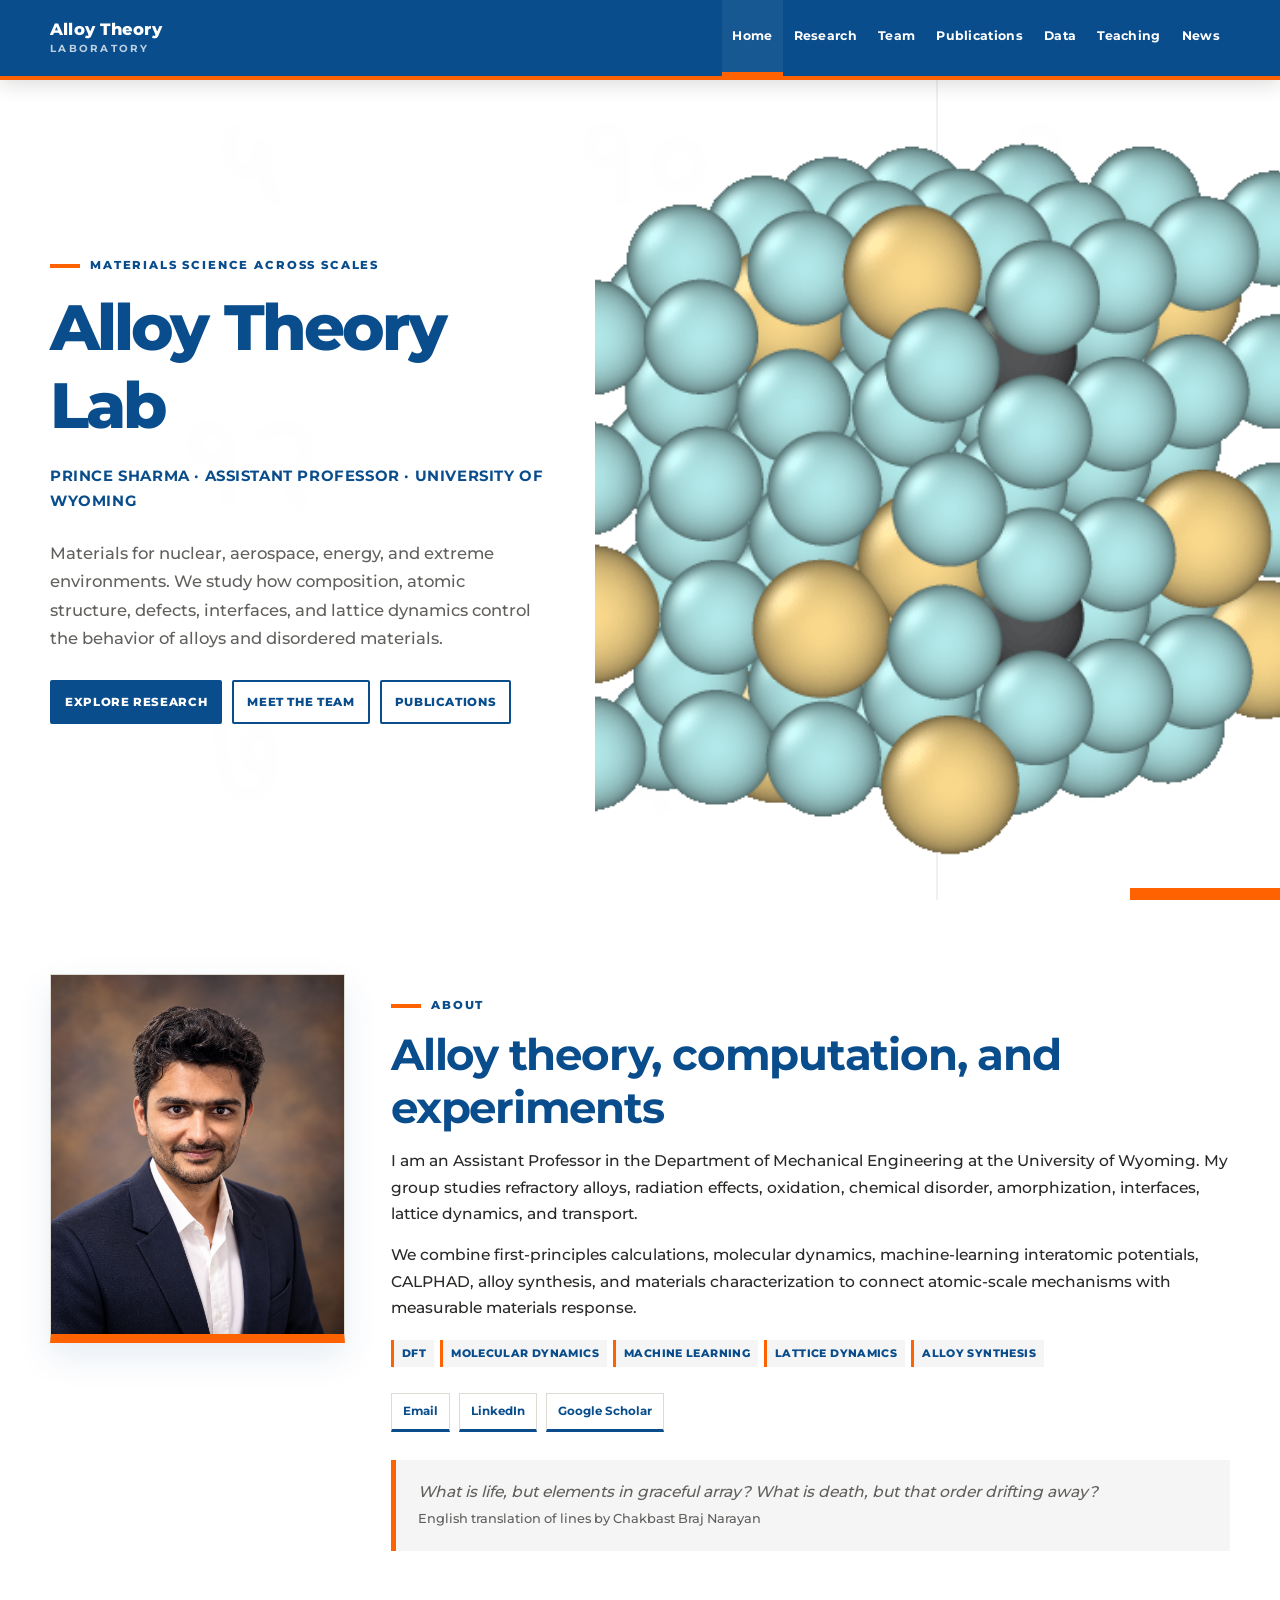
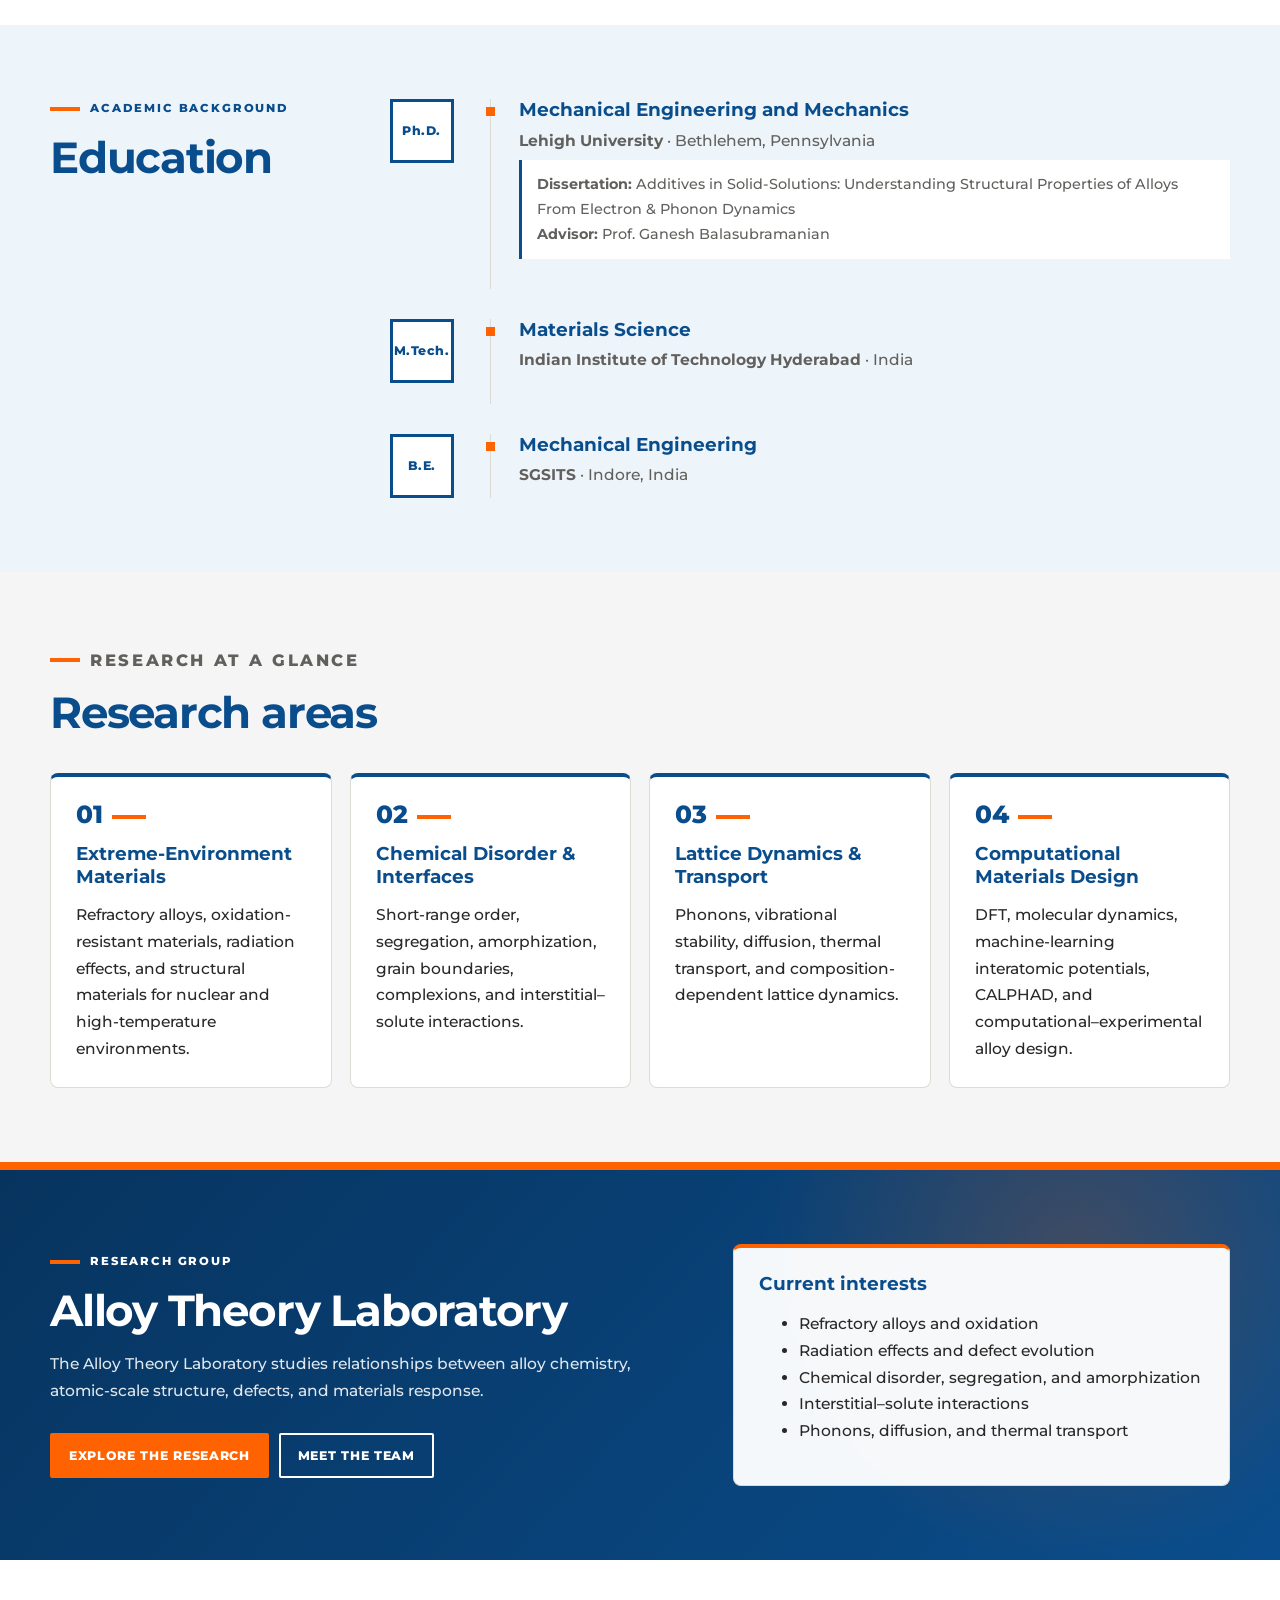
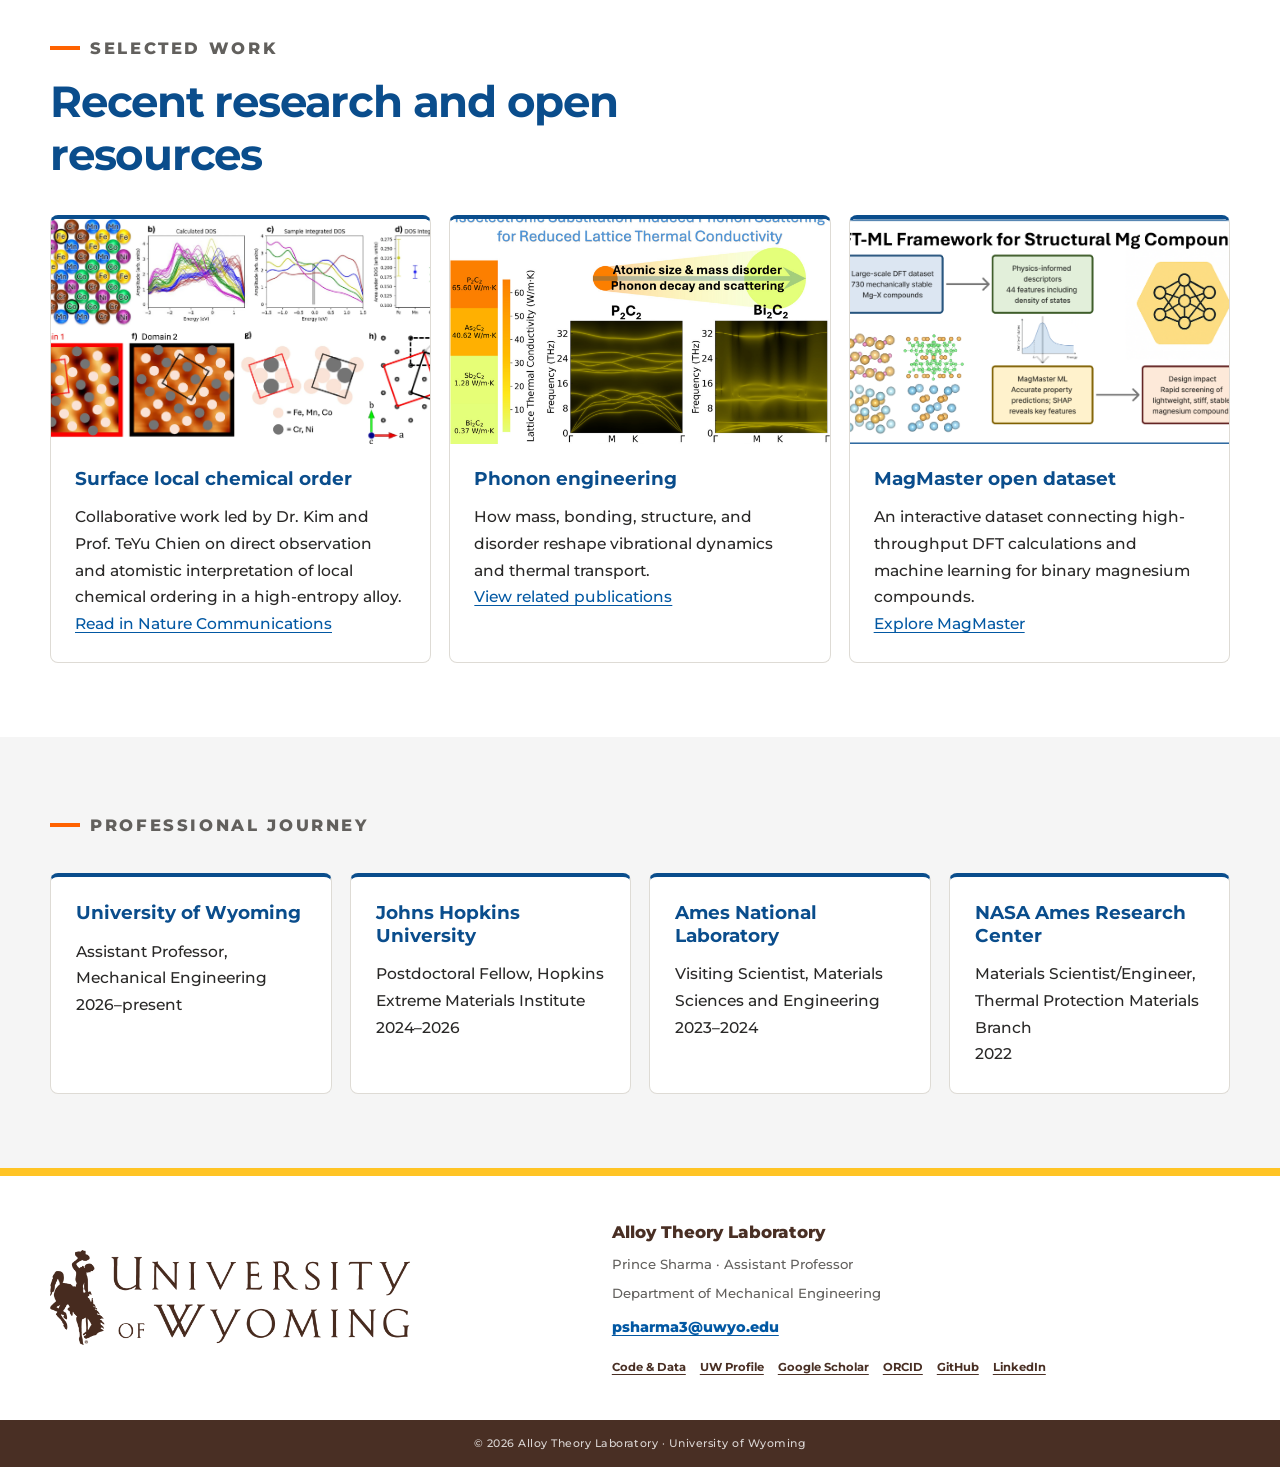
==== commit 149cd060: "Update index.html" ====
--- a/index.html
+++ b/index.html
@@ -83,7 +83,7 @@
 
         <section class="section-block" id="about">
             <div class="section-inner about-grid">
-                <img class="headshot" src="Team/headshot.jpg" alt="Dr. Prince Sharma">
+                <img class="headshot" src="Team/headshot.png" alt="Dr. Prince Sharma">
                 <div class="about-copy">
                     <p class="eyebrow">About</p>
                     <h2>Alloy theory, computation, and experiments</h2>
